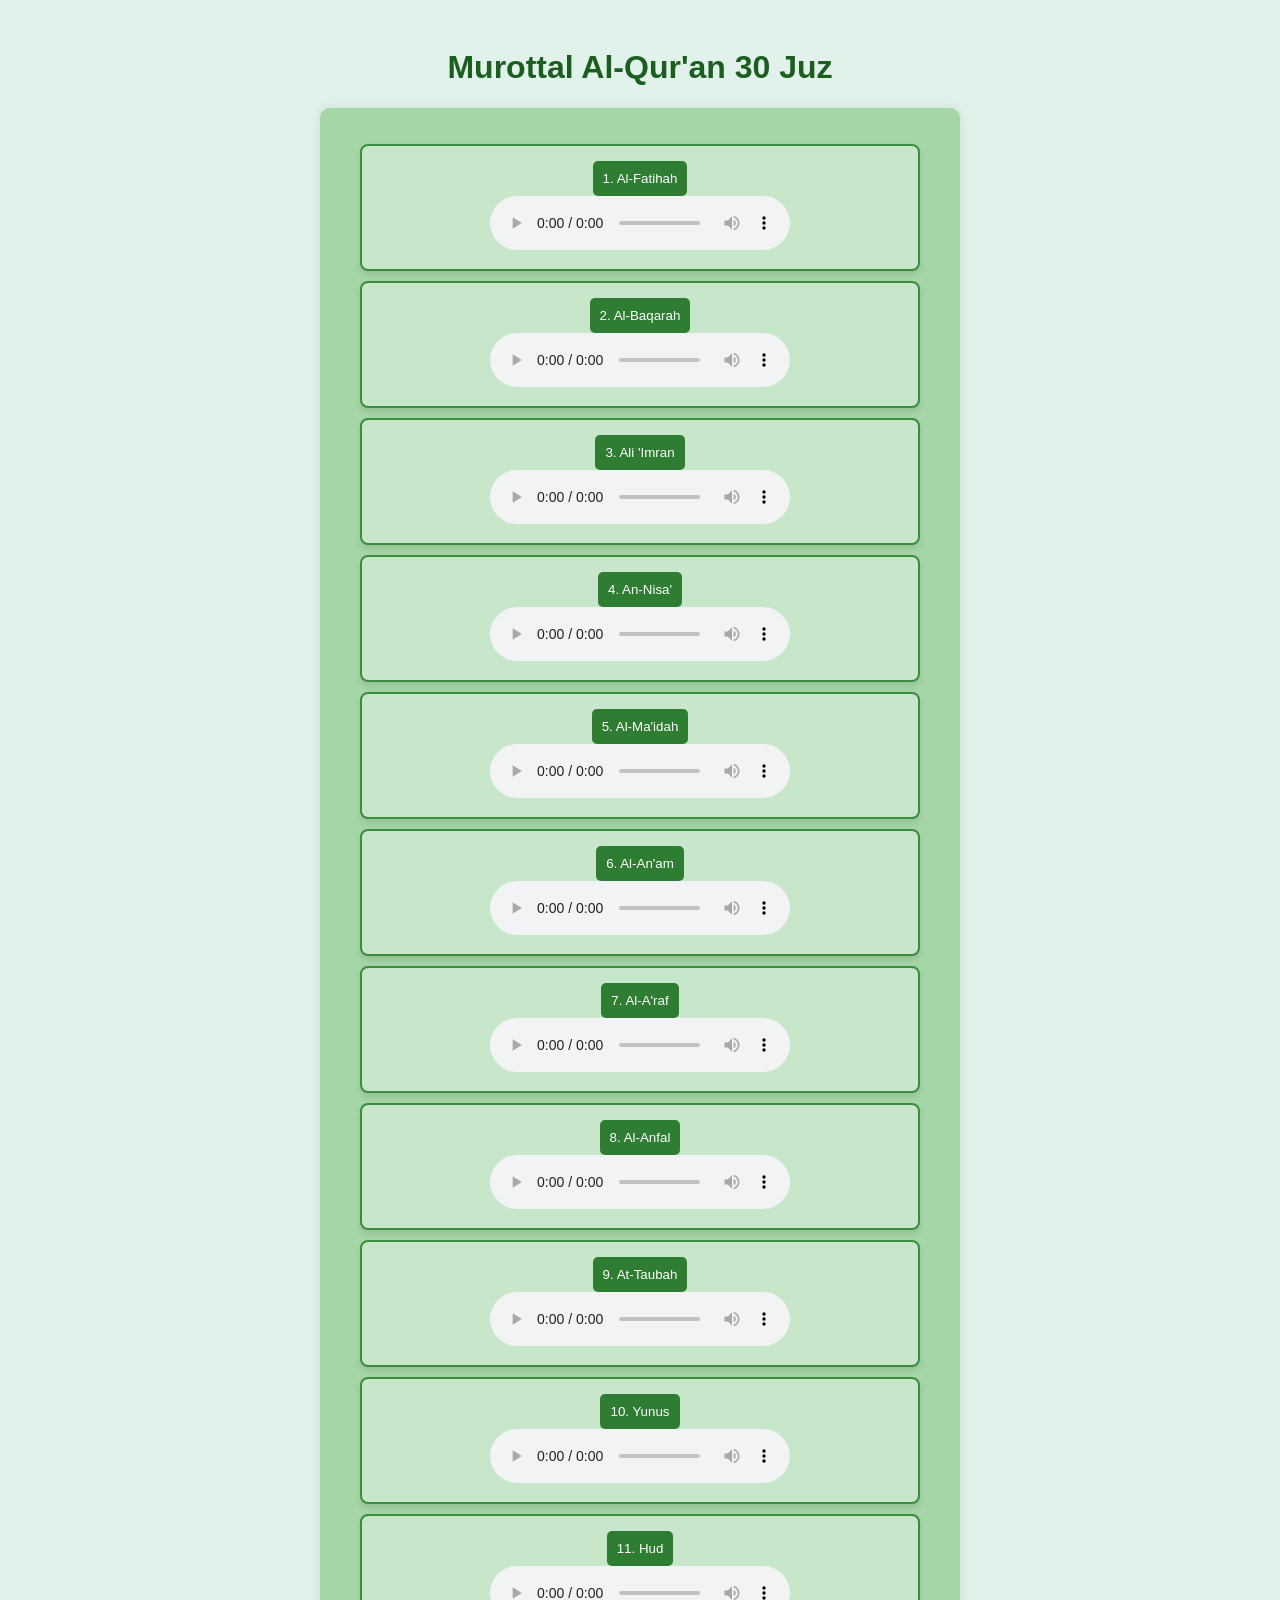
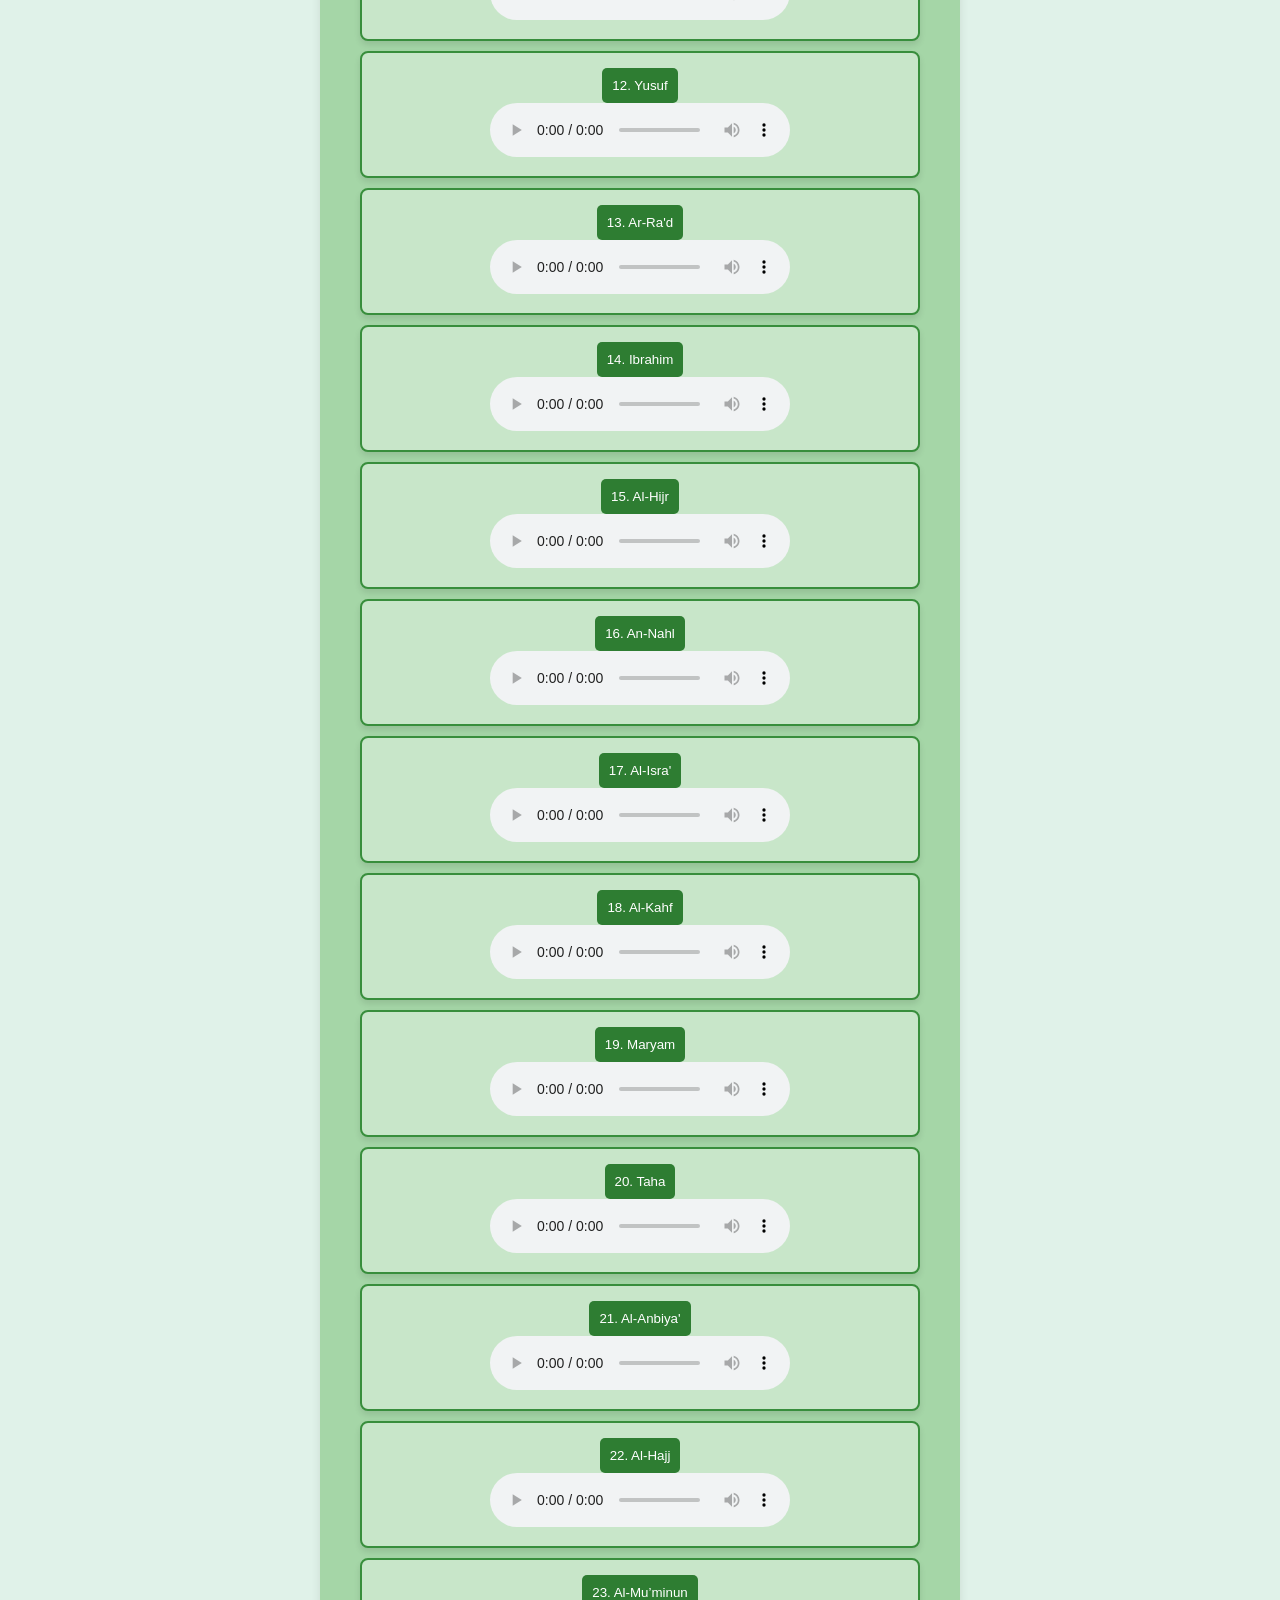
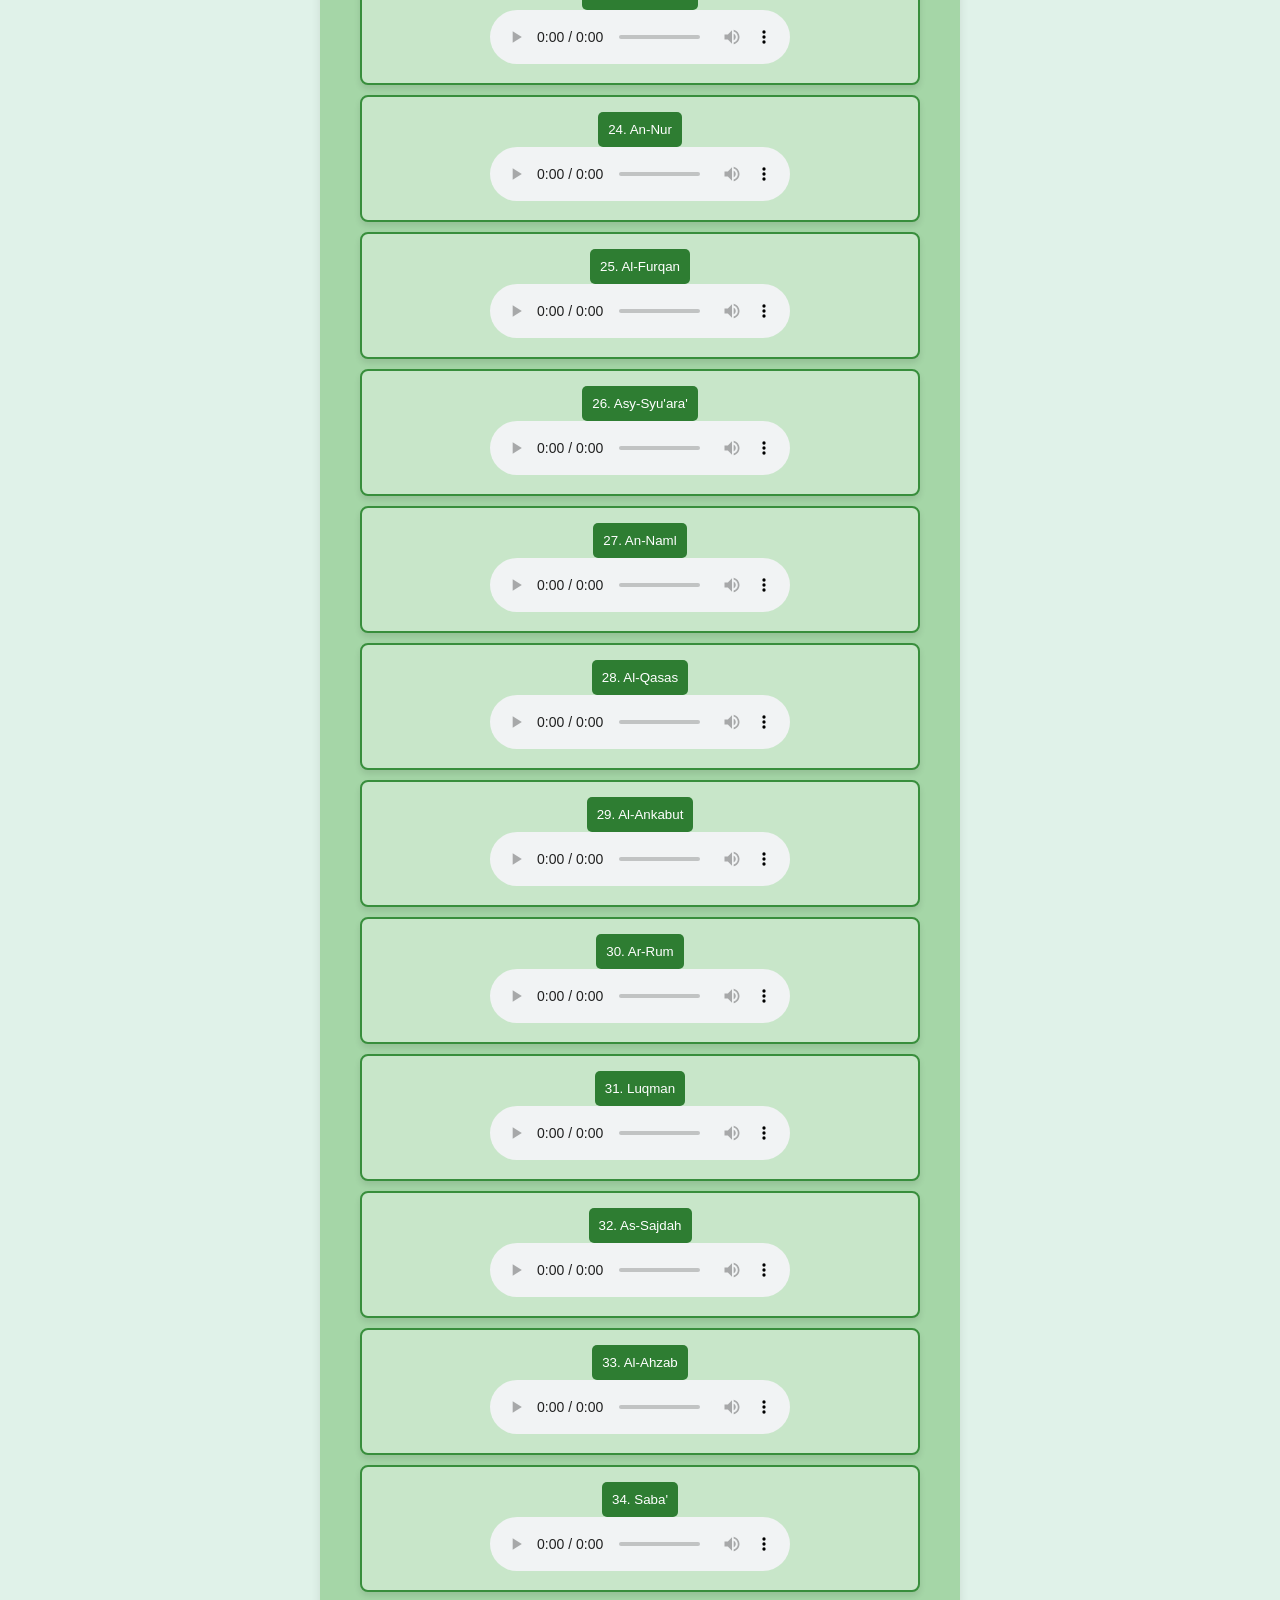
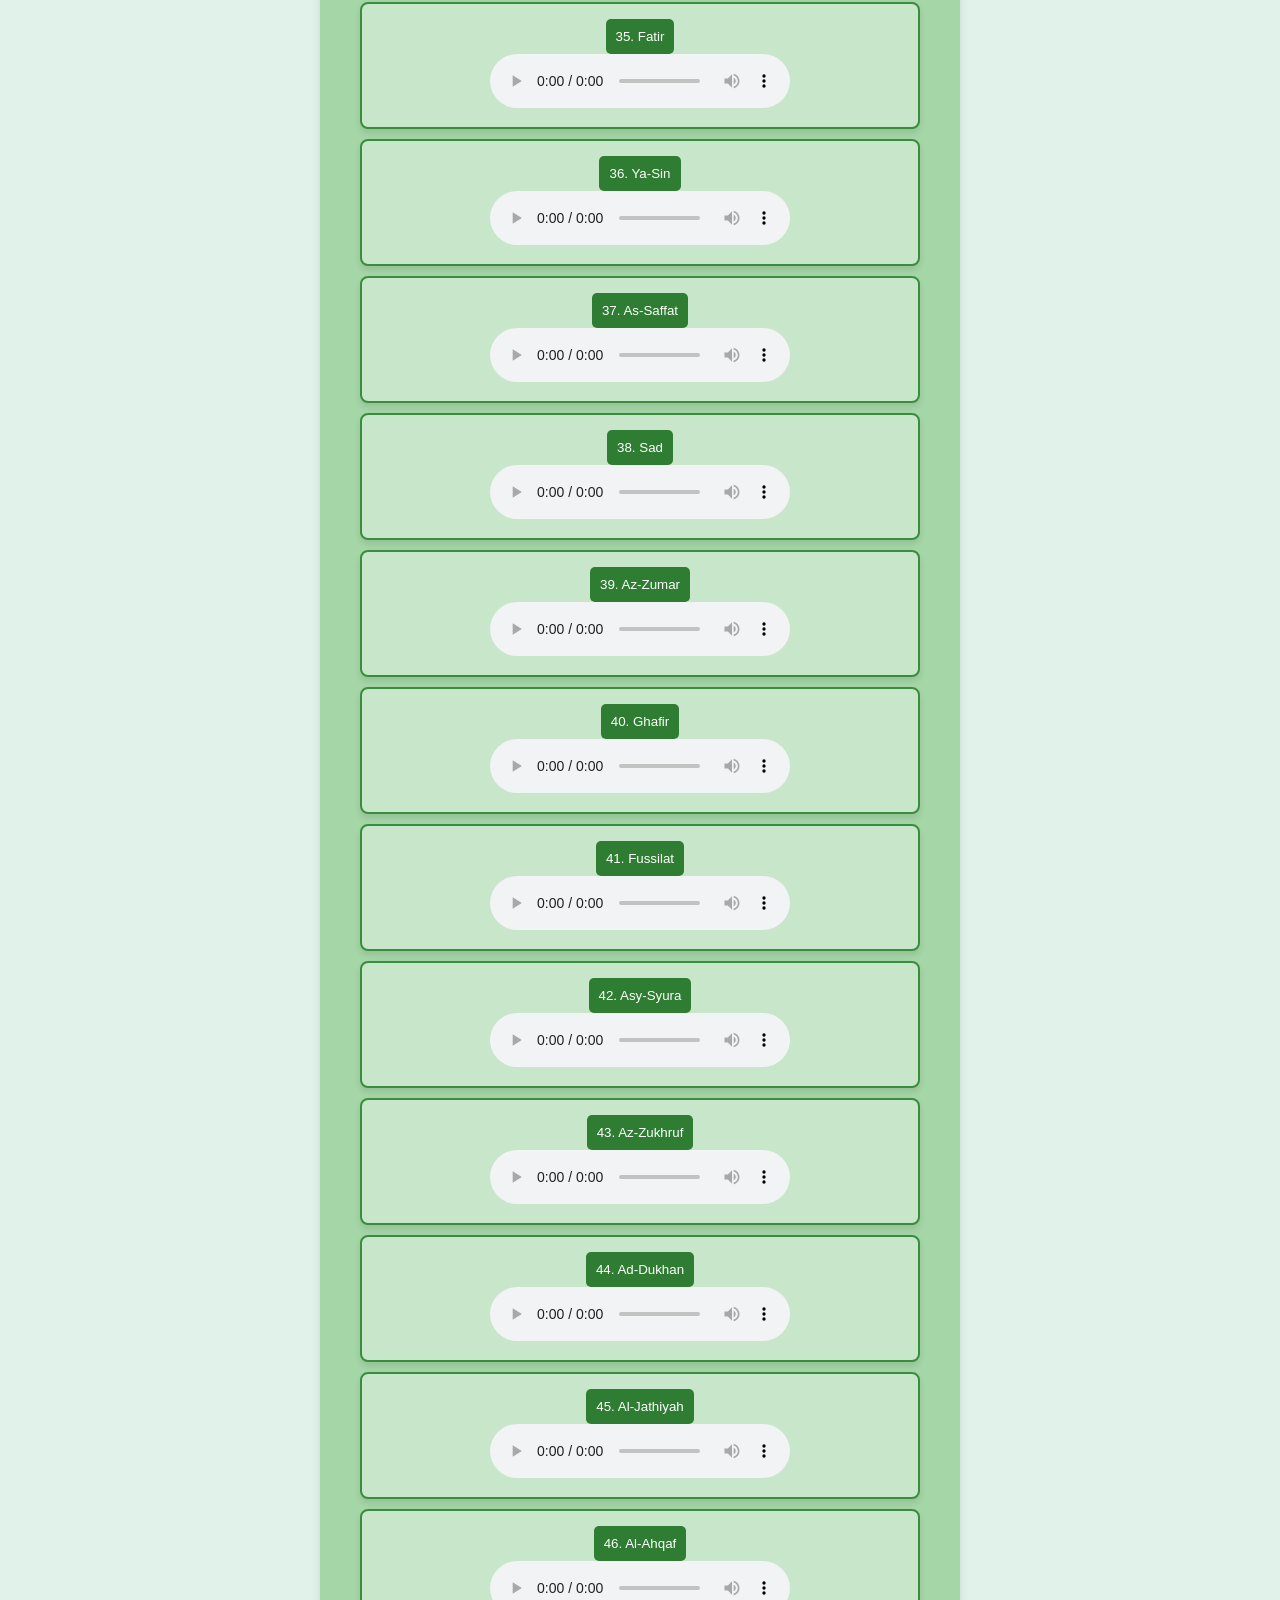
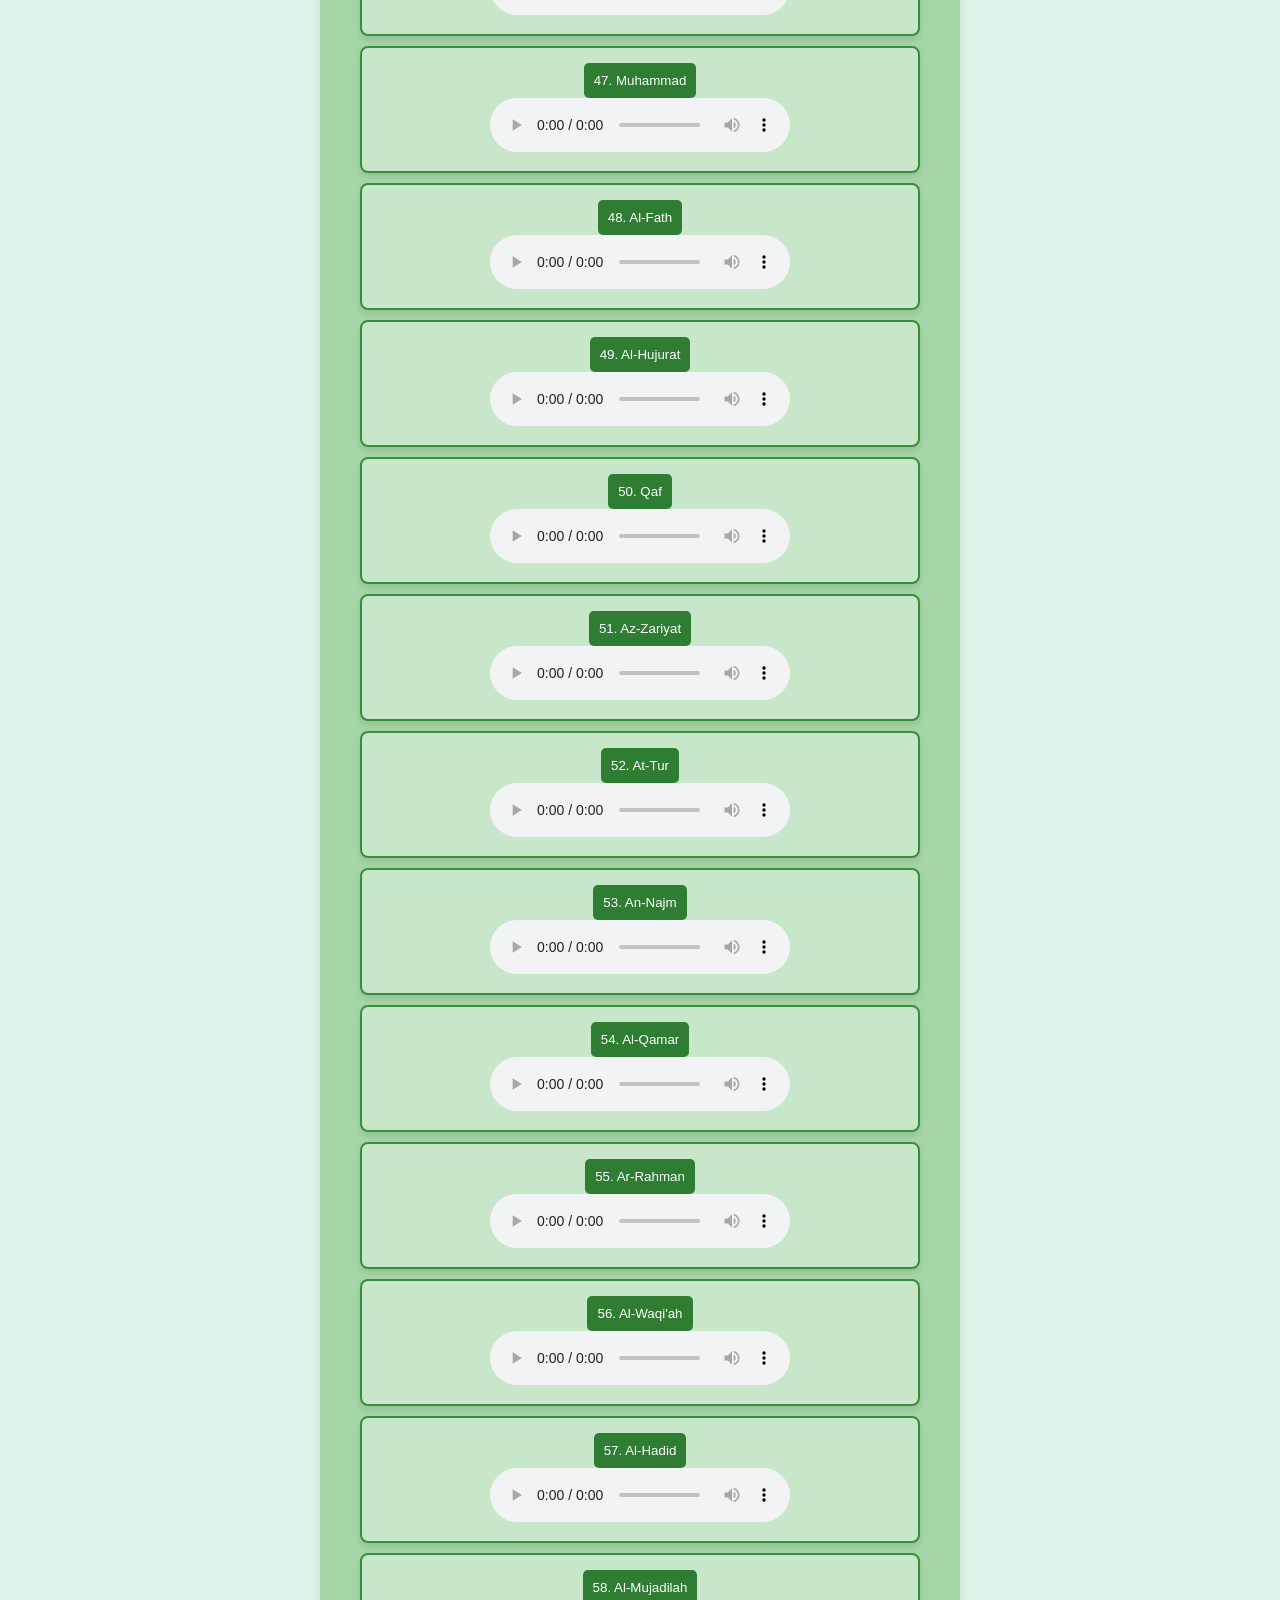
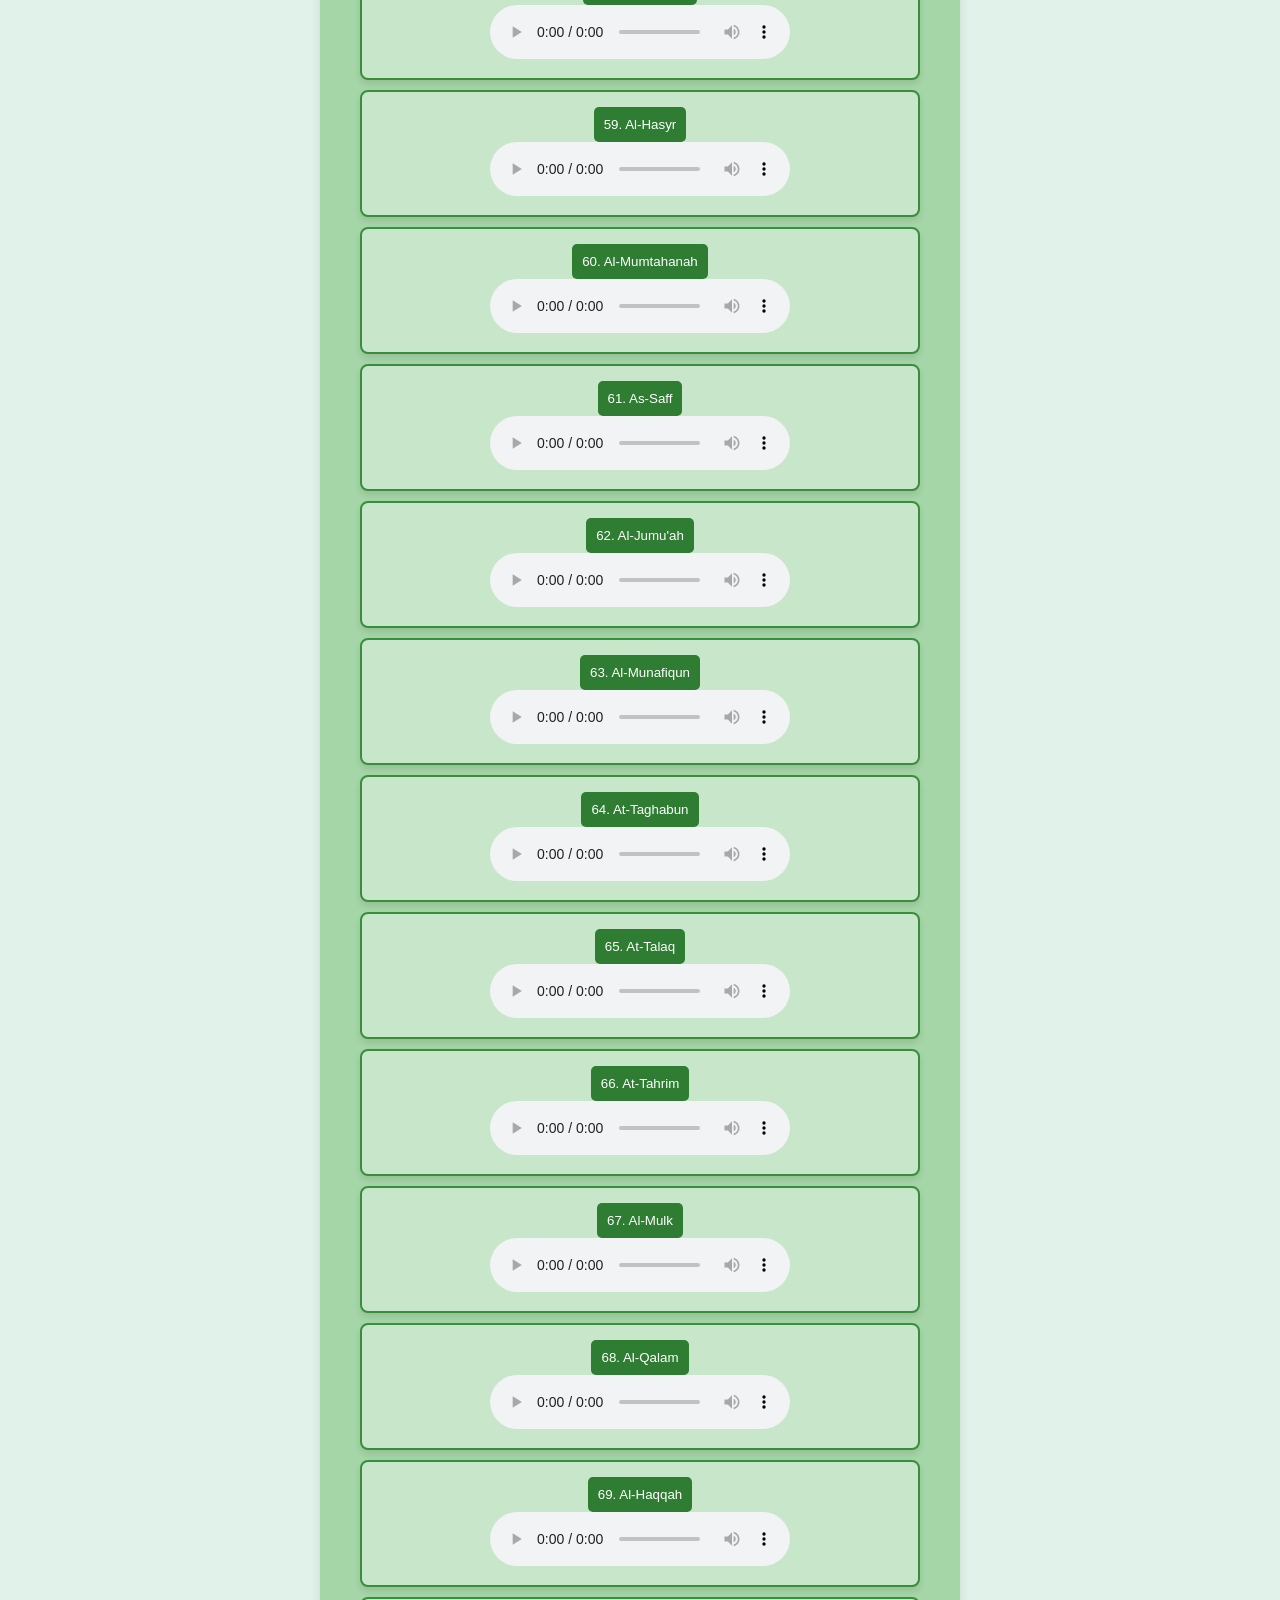
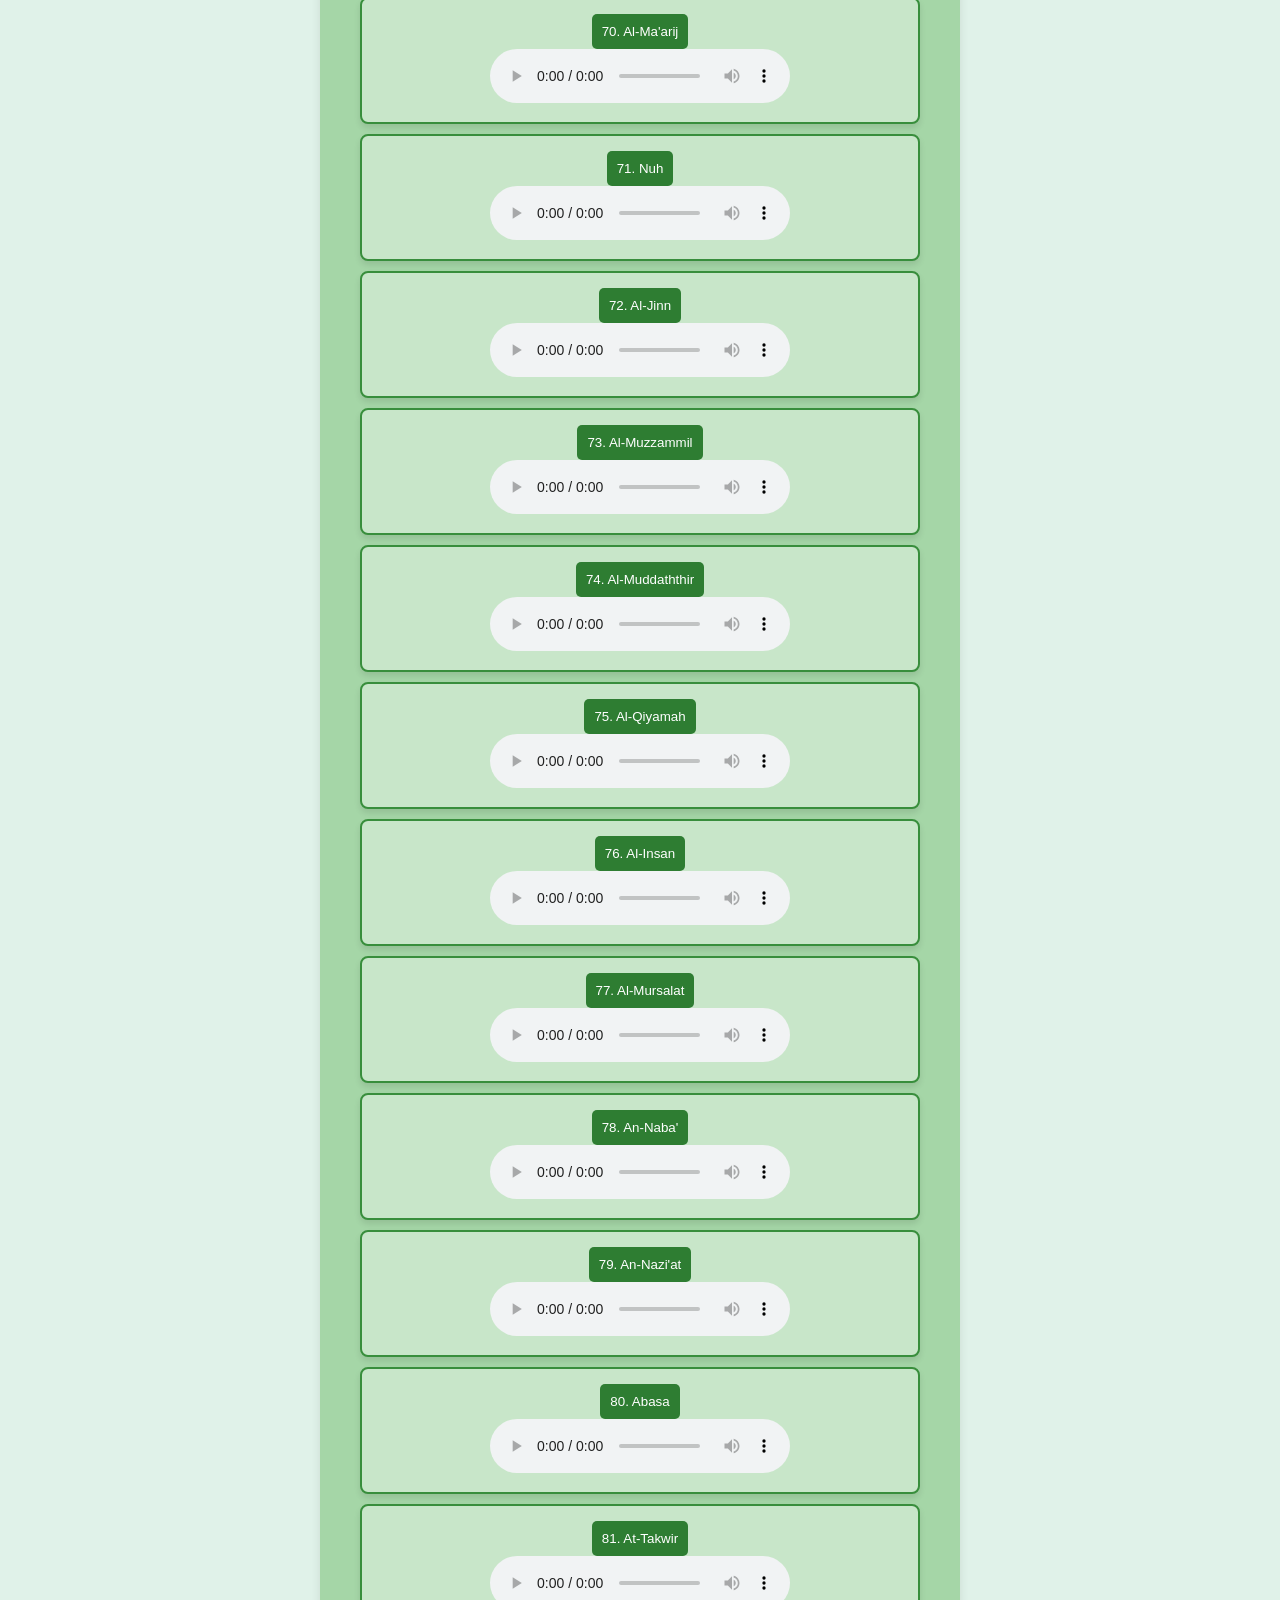
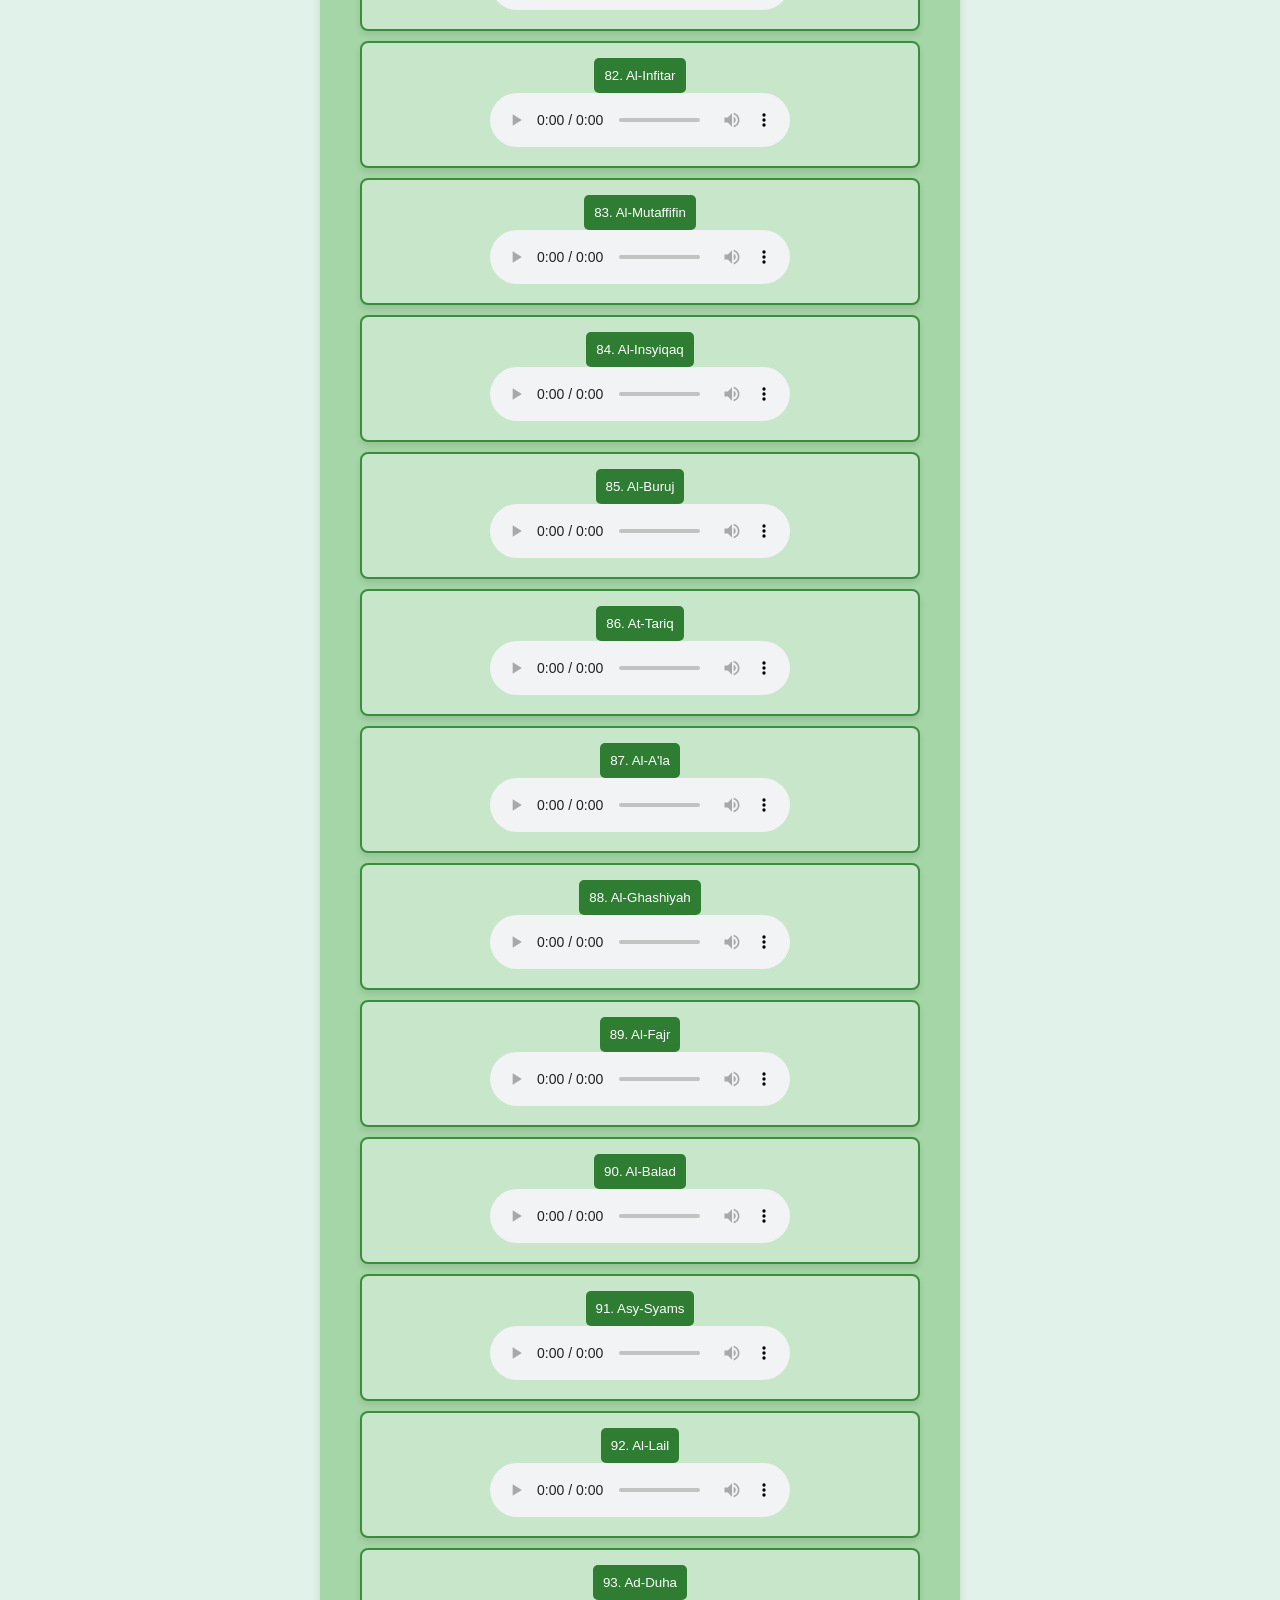
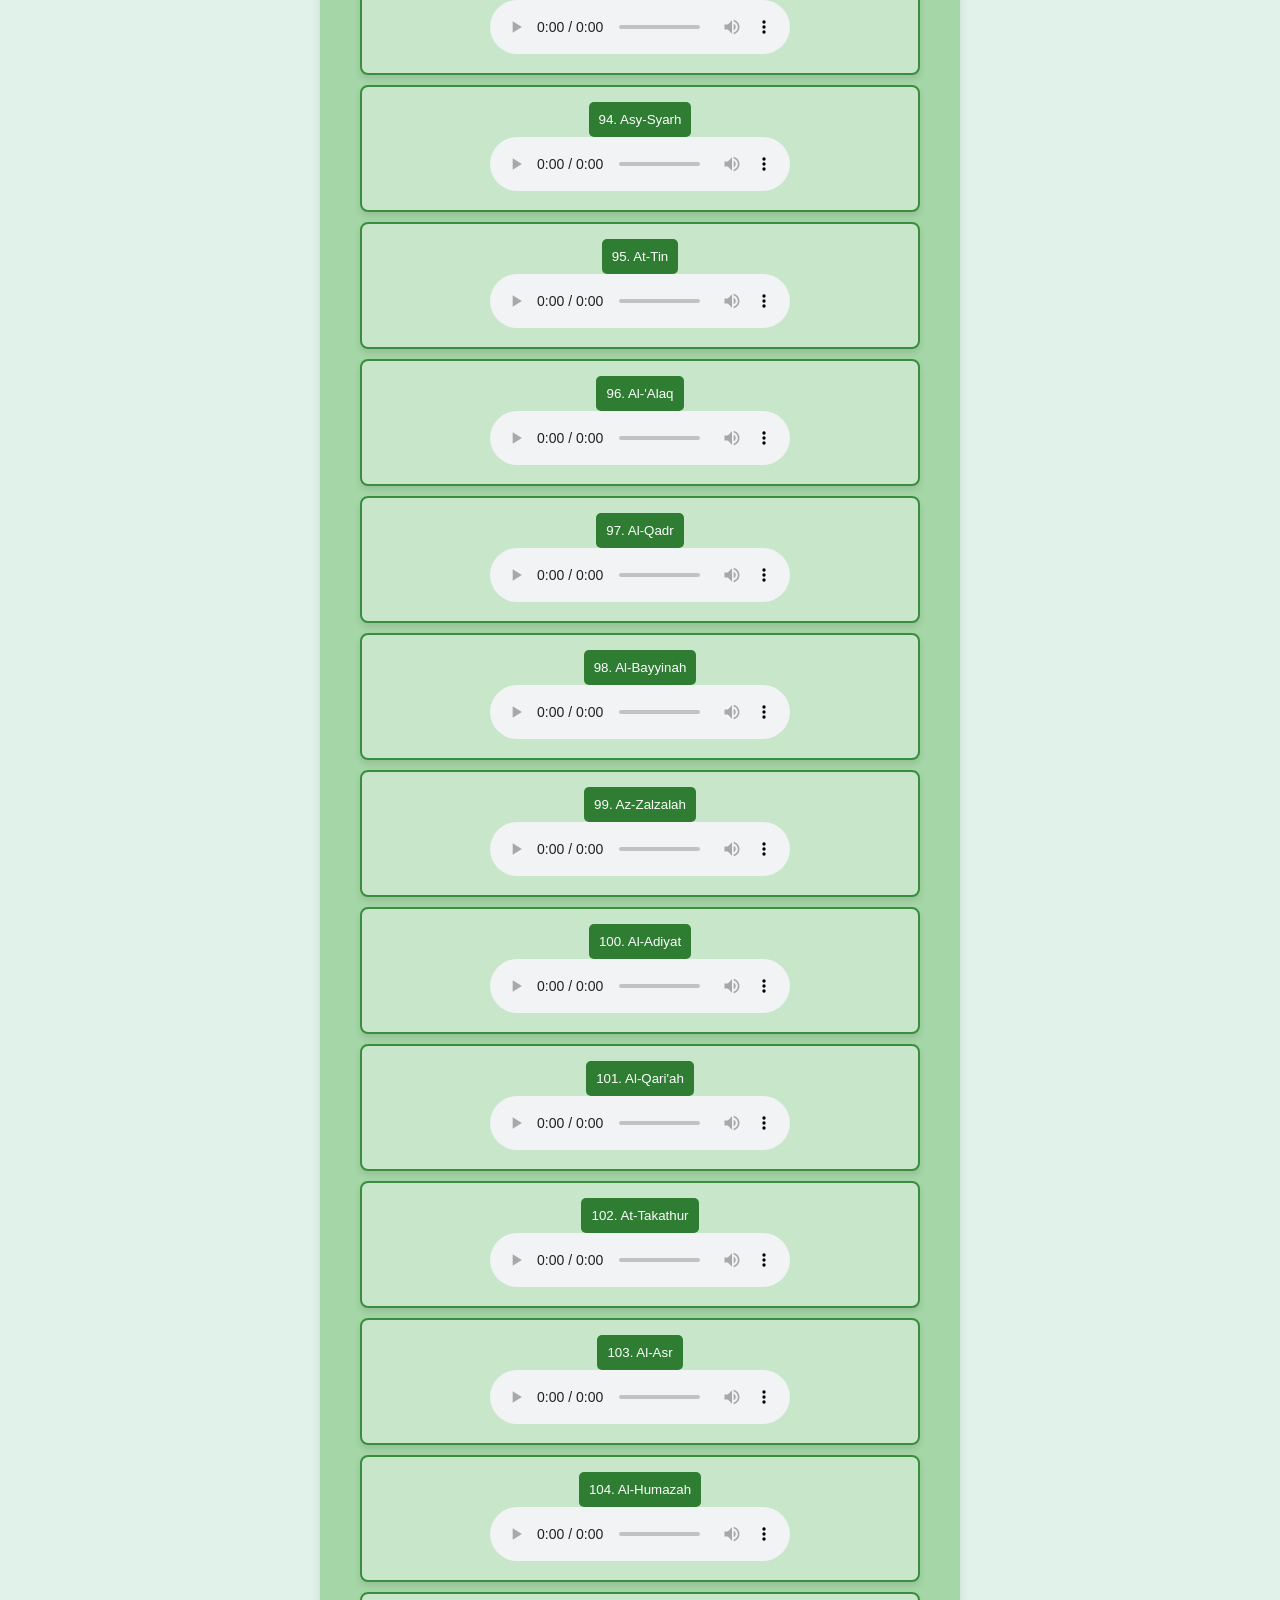
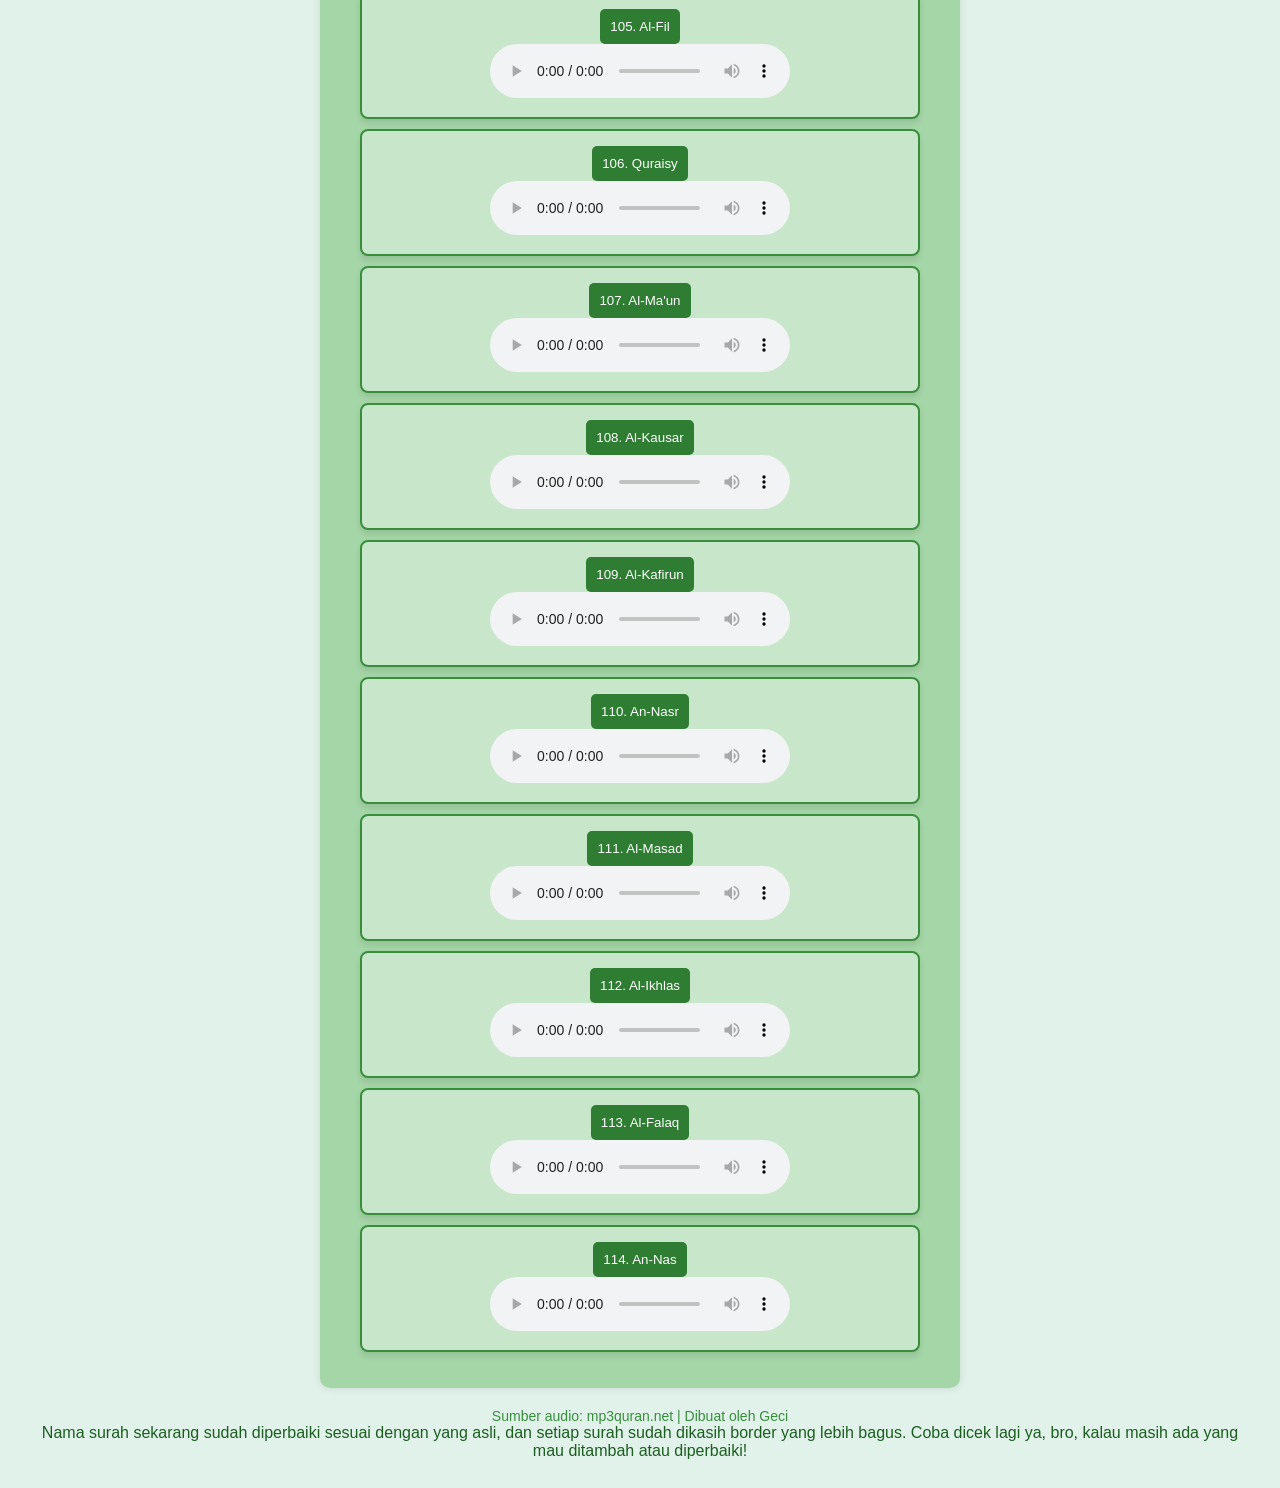
==== index.html @ 0f75d2a5 "index.html" ====
<!DOCTYPE html>
<html lang="id">
<head>
    <meta charset="UTF-8">
    <meta name="viewport" content="width=device-width, initial-scale=1.0">
    <title>Murottal 30 Juz</title>
    <style>
        body {
            font-family: Arial, sans-serif;
            text-align: center;
            padding: 20px;
            background-color: #e0f2e9;
            color: #1b5e20;
        }
        .container {
            max-width: 600px;
            margin: auto;
            background: #a5d6a7;
            padding: 20px;
            border-radius: 10px;
            box-shadow: 0 0 10px rgba(0, 0, 0, 0.1);
        }
        .surah-list {
            list-style: none;
            padding: 0;
        }
        .surah-list li {
            margin: 10px 20px;
            padding: 15px;
            background: #c8e6c9;
            border-radius: 8px;
            border: 2px solid #388e3c;
            box-shadow: 0 4px 6px rgba(0, 0, 0, 0.1);
        }
        button {
            background: #2e7d32;
            color: white;
            border: none;
            padding: 10px;
            border-radius: 5px;
            cursor: pointer;
        }
        button:hover {
            background: #1b5e20;
        }
        .credit {
            margin-top: 20px;
            font-size: 14px;
            color: #388e3c;
        }
    </style>
</head>
<body>
    <h1>Murottal Al-Qur'an 30 Juz</h1>
    <div class="container">
        <ul class="surah-list" id="surahList"></ul>
    </div>
    
    <div class="credit">Sumber audio: mp3quran.net | Dibuat oleh Geci</div>
    
    <script>
        const surahList = document.getElementById("surahList");
        const surahNames = [
            "Al-Fatihah", "Al-Baqarah", "Ali 'Imran", "An-Nisa'", "Al-Ma'idah", "Al-An'am", "Al-A'raf", "Al-Anfal", "At-Taubah", "Yunus",
            "Hud", "Yusuf", "Ar-Ra'd", "Ibrahim", "Al-Hijr", "An-Nahl", "Al-Isra'", "Al-Kahf", "Maryam", "Taha",
            "Al-Anbiya'", "Al-Hajj", "Al-Mu’minun", "An-Nur", "Al-Furqan", "Asy-Syu'ara'", "An-Naml", "Al-Qasas", "Al-Ankabut", "Ar-Rum",
            "Luqman", "As-Sajdah", "Al-Ahzab", "Saba'", "Fatir", "Ya-Sin", "As-Saffat", "Sad", "Az-Zumar", "Ghafir",
            "Fussilat", "Asy-Syura", "Az-Zukhruf", "Ad-Dukhan", "Al-Jathiyah", "Al-Ahqaf", "Muhammad", "Al-Fath", "Al-Hujurat", "Qaf",
            "Az-Zariyat", "At-Tur", "An-Najm", "Al-Qamar", "Ar-Rahman", "Al-Waqi'ah", "Al-Hadid", "Al-Mujadilah", "Al-Hasyr", "Al-Mumtahanah",
            "As-Saff", "Al-Jumu'ah", "Al-Munafiqun", "At-Taghabun", "At-Talaq", "At-Tahrim", "Al-Mulk", "Al-Qalam", "Al-Haqqah", "Al-Ma'arij",
            "Nuh", "Al-Jinn", "Al-Muzzammil", "Al-Muddaththir", "Al-Qiyamah", "Al-Insan", "Al-Mursalat", "An-Naba'", "An-Nazi'at", "Abasa",
            "At-Takwir", "Al-Infitar", "Al-Mutaffifin", "Al-Insyiqaq", "Al-Buruj", "At-Tariq", "Al-A'la", "Al-Ghashiyah", "Al-Fajr", "Al-Balad",
            "Asy-Syams", "Al-Lail", "Ad-Duha", "Asy-Syarh", "At-Tin", "Al-'Alaq", "Al-Qadr", "Al-Bayyinah", "Az-Zalzalah", "Al-Adiyat",
            "Al-Qari'ah", "At-Takathur", "Al-Asr", "Al-Humazah", "Al-Fil", "Quraisy", "Al-Ma'un", "Al-Kausar", "Al-Kafirun", "An-Nasr",
            "Al-Masad", "Al-Ikhlas", "Al-Falaq", "An-Nas"
        ];
        
        for (let i = 0; i < 114; i++) {
            let surahNumber = (i + 1).toString().padStart(3, '0');
            let li = document.createElement("li");
            let button = document.createElement("button");
            let audio = document.createElement("audio");
            
            button.textContent = `${i + 1}. ${surahNames[i]}`;
            button.onclick = () => { audio.src = `https://server8.mp3quran.net/afs/${surahNumber}.mp3`; audio.play(); };
            
            audio.controls = true;
            audio.src = `https://server8.mp3quran.net/afs/${surahNumber}.mp3`;
            
            li.appendChild(button);
            li.appendChild(document.createElement("br"));
            li.appendChild(audio);
            surahList.appendChild(li);
        }
    </script>
</body>
</html>


Nama surah sekarang sudah diperbaiki sesuai dengan yang asli, dan setiap surah sudah dikasih border yang lebih bagus. Coba dicek lagi ya, bro, kalau masih ada yang mau ditambah atau diperbaiki!
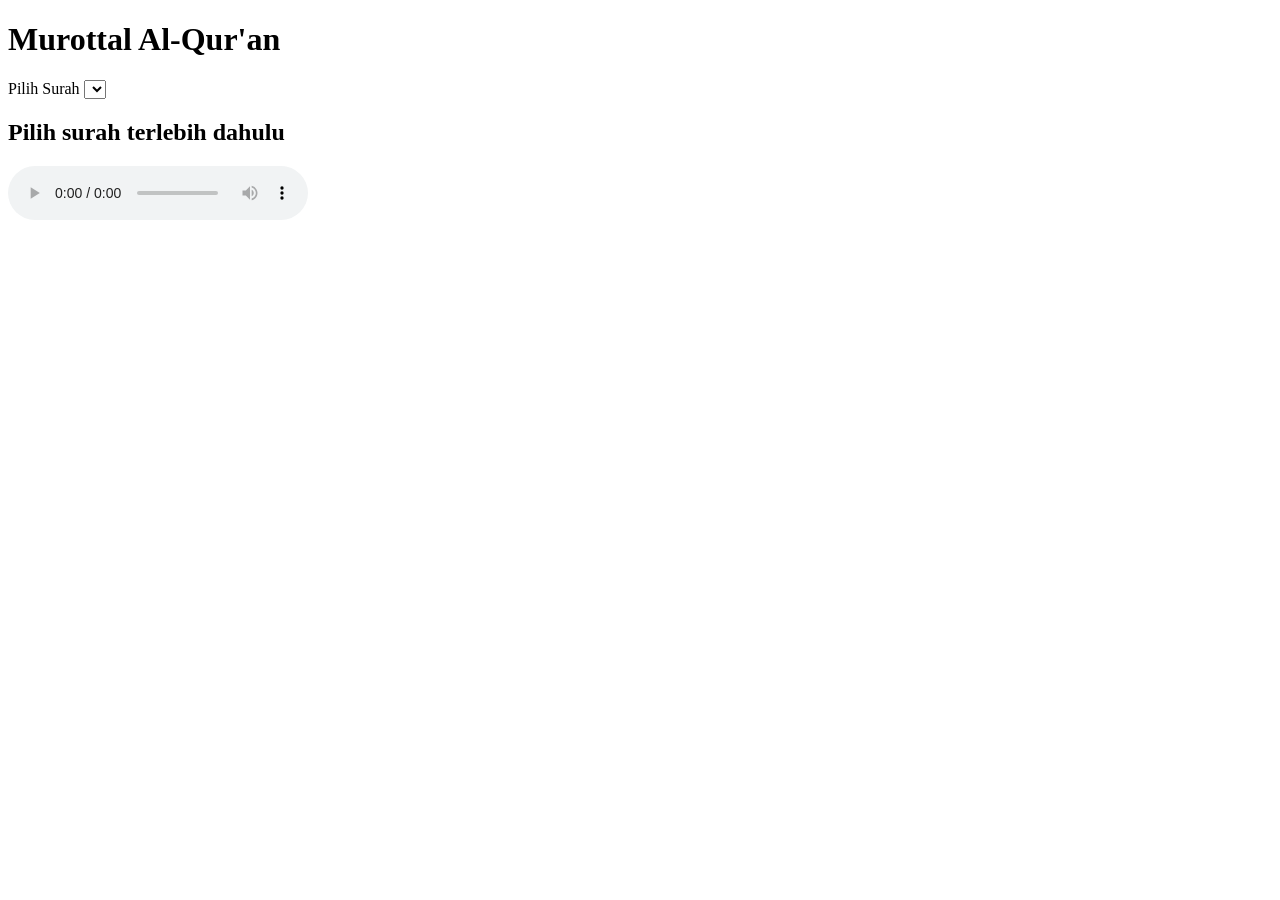
==== commit 26e13801: "Update index.html" ====
--- a/index.html
+++ b/index.html
@@ -4,98 +4,23 @@
     <meta charset="UTF-8">
     <meta name="viewport" content="width=device-width, initial-scale=1.0">
     <title>Murottal 30 Juz</title>
-    <style>
-        body {
-            font-family: Arial, sans-serif;
-            text-align: center;
-            padding: 20px;
-            background-color: #e0f2e9;
-            color: #1b5e20;
-        }
-        .container {
-            max-width: 600px;
-            margin: auto;
-            background: #a5d6a7;
-            padding: 20px;
-            border-radius: 10px;
-            box-shadow: 0 0 10px rgba(0, 0, 0, 0.1);
-        }
-        .surah-list {
-            list-style: none;
-            padding: 0;
-        }
-        .surah-list li {
-            margin: 10px 20px;
-            padding: 15px;
-            background: #c8e6c9;
-            border-radius: 8px;
-            border: 2px solid #388e3c;
-            box-shadow: 0 4px 6px rgba(0, 0, 0, 0.1);
-        }
-        button {
-            background: #2e7d32;
-            color: white;
-            border: none;
-            padding: 10px;
-            border-radius: 5px;
-            cursor: pointer;
-        }
-        button:hover {
-            background: #1b5e20;
-        }
-        .credit {
-            margin-top: 20px;
-            font-size: 14px;
-            color: #388e3c;
-        }
-    </style>
+    <link rel="stylesheet" href="style.css">
 </head>
 <body>
-    <h1>Murottal Al-Qur'an 30 Juz</h1>
-    <div class="container">
-        <ul class="surah-list" id="surahList"></ul>
+
+    <h1 class="title">Murottal Al-Qur'an</h1>
+
+    <div class="card">
+        <label for="surahSelect">Pilih Surah</label>
+        <select id="surahSelect"></select>
     </div>
-    
-    <div class="credit">Sumber audio: mp3quran.net | Dibuat oleh Geci</div>
-    
-    <script>
-        const surahList = document.getElementById("surahList");
-        const surahNames = [
-            "Al-Fatihah", "Al-Baqarah", "Ali 'Imran", "An-Nisa'", "Al-Ma'idah", "Al-An'am", "Al-A'raf", "Al-Anfal", "At-Taubah", "Yunus",
-            "Hud", "Yusuf", "Ar-Ra'd", "Ibrahim", "Al-Hijr", "An-Nahl", "Al-Isra'", "Al-Kahf", "Maryam", "Taha",
-            "Al-Anbiya'", "Al-Hajj", "Al-Mu’minun", "An-Nur", "Al-Furqan", "Asy-Syu'ara'", "An-Naml", "Al-Qasas", "Al-Ankabut", "Ar-Rum",
-            "Luqman", "As-Sajdah", "Al-Ahzab", "Saba'", "Fatir", "Ya-Sin", "As-Saffat", "Sad", "Az-Zumar", "Ghafir",
-            "Fussilat", "Asy-Syura", "Az-Zukhruf", "Ad-Dukhan", "Al-Jathiyah", "Al-Ahqaf", "Muhammad", "Al-Fath", "Al-Hujurat", "Qaf",
-            "Az-Zariyat", "At-Tur", "An-Najm", "Al-Qamar", "Ar-Rahman", "Al-Waqi'ah", "Al-Hadid", "Al-Mujadilah", "Al-Hasyr", "Al-Mumtahanah",
-            "As-Saff", "Al-Jumu'ah", "Al-Munafiqun", "At-Taghabun", "At-Talaq", "At-Tahrim", "Al-Mulk", "Al-Qalam", "Al-Haqqah", "Al-Ma'arij",
-            "Nuh", "Al-Jinn", "Al-Muzzammil", "Al-Muddaththir", "Al-Qiyamah", "Al-Insan", "Al-Mursalat", "An-Naba'", "An-Nazi'at", "Abasa",
-            "At-Takwir", "Al-Infitar", "Al-Mutaffifin", "Al-Insyiqaq", "Al-Buruj", "At-Tariq", "Al-A'la", "Al-Ghashiyah", "Al-Fajr", "Al-Balad",
-            "Asy-Syams", "Al-Lail", "Ad-Duha", "Asy-Syarh", "At-Tin", "Al-'Alaq", "Al-Qadr", "Al-Bayyinah", "Az-Zalzalah", "Al-Adiyat",
-            "Al-Qari'ah", "At-Takathur", "Al-Asr", "Al-Humazah", "Al-Fil", "Quraisy", "Al-Ma'un", "Al-Kausar", "Al-Kafirun", "An-Nasr",
-            "Al-Masad", "Al-Ikhlas", "Al-Falaq", "An-Nas"
-        ];
-        
-        for (let i = 0; i < 114; i++) {
-            let surahNumber = (i + 1).toString().padStart(3, '0');
-            let li = document.createElement("li");
-            let button = document.createElement("button");
-            let audio = document.createElement("audio");
-            
-            button.textContent = `${i + 1}. ${surahNames[i]}`;
-            button.onclick = () => { audio.src = `https://server8.mp3quran.net/afs/${surahNumber}.mp3`; audio.play(); };
-            
-            audio.controls = true;
-            audio.src = `https://server8.mp3quran.net/afs/${surahNumber}.mp3`;
-            
-            li.appendChild(button);
-            li.appendChild(document.createElement("br"));
-            li.appendChild(audio);
-            surahList.appendChild(li);
-        }
-    </script>
+
+    <div class="surah-player card" id="playerBox">
+        <h2 id="surahTitle">Pilih surah terlebih dahulu</h2>
+        <audio id="audioPlayer" controls></audio>
+    </div>
+
+    <script src="app.js"></script>
+
 </body>
 </html>
-
-
-Nama surah sekarang sudah diperbaiki sesuai dengan yang asli, dan setiap surah sudah dikasih border yang lebih bagus. Coba dicek lagi ya, bro, kalau masih ada yang mau ditambah atau diperbaiki!
-
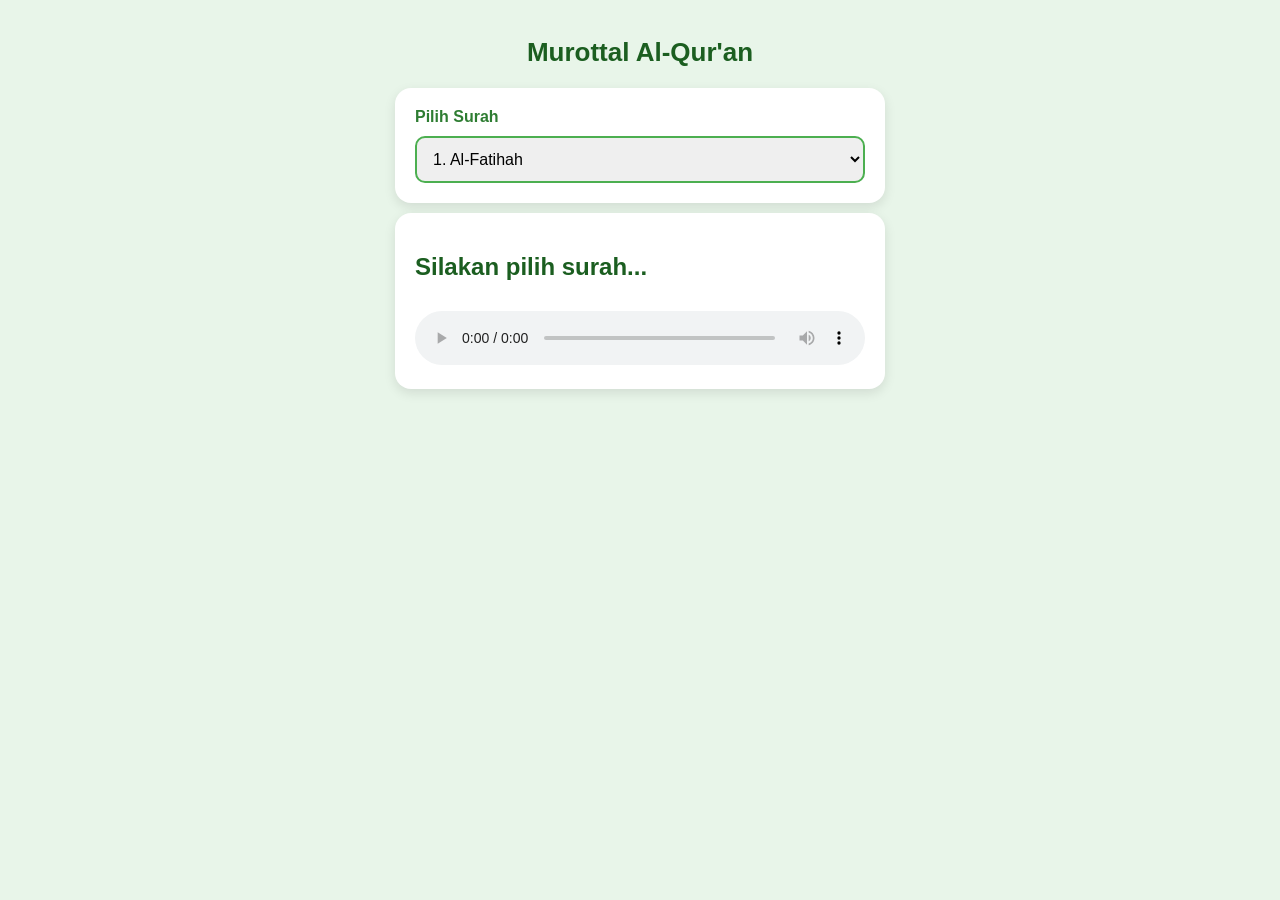
==== commit 9472239f: "Update surah selection and player UI elements" ====
--- a/index.html
+++ b/index.html
@@ -10,17 +10,16 @@
 
     <h1 class="title">Murottal Al-Qur'an</h1>
 
-    <div class="card">
+    <div class="card select-card">
         <label for="surahSelect">Pilih Surah</label>
         <select id="surahSelect"></select>
     </div>
 
-    <div class="surah-player card" id="playerBox">
-        <h2 id="surahTitle">Pilih surah terlebih dahulu</h2>
+    <div class="card player-card">
+        <h2 id="surahTitle">Silakan pilih surah...</h2>
         <audio id="audioPlayer" controls></audio>
     </div>
 
     <script src="app.js"></script>
-
 </body>
 </html>
--- a/style.css
+++ b/style.css
@@ -0,0 +1,51 @@
+body {
+    font-family: 'Arial', sans-serif;
+    background: #e8f5e9;
+    margin: 0;
+    padding: 20px;
+    text-align: center;
+    color: #1b5e20;
+}
+
+.title {
+    font-size: 26px;
+    font-weight: bold;
+    margin-bottom: 20px;
+}
+
+.card {
+    background: #ffffff;
+    padding: 20px;
+    margin: 10px auto;
+    width: 90%;
+    max-width: 450px;
+    border-radius: 16px;
+    box-shadow: 0 4px 12px rgba(0,0,0,0.1);
+    text-align: left;
+}
+
+label {
+    font-weight: bold;
+    color: #2e7d32;
+}
+
+select {
+    width: 100%;
+    padding: 12px;
+    margin-top: 10px;
+    border-radius: 10px;
+    border: 2px solid #4caf50;
+    font-size: 16px;
+    outline: none;
+}
+
+.surah-player h2 {
+    color: #2e7d32;
+    margin-bottom: 15px;
+    text-align: center;
+}
+
+audio {
+    width: 100%;
+    margin-top: 10px;
+}
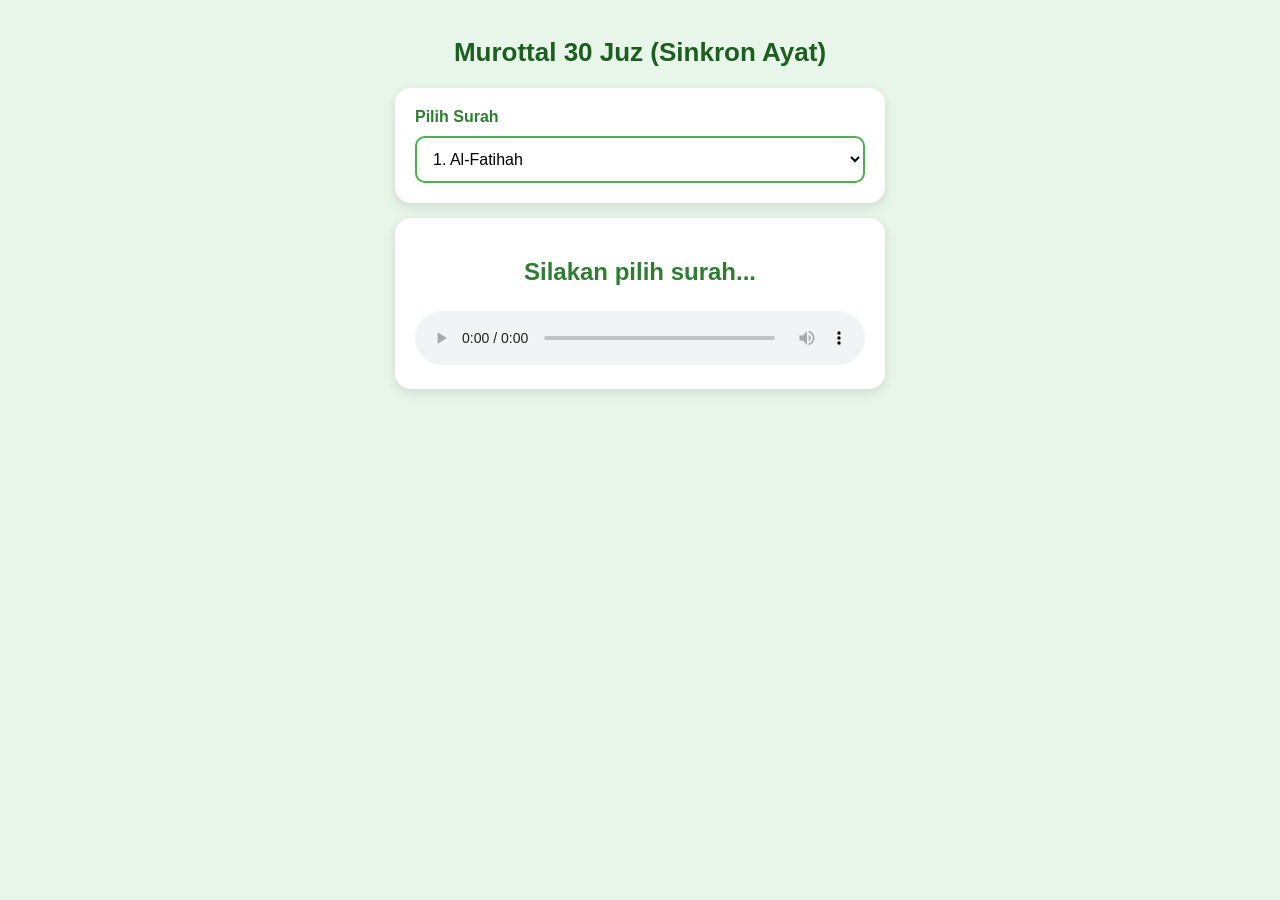
==== commit 1db6edef: "Update title and headings in index.html" ====
--- a/index.html
+++ b/index.html
@@ -3,23 +3,27 @@
 <head>
     <meta charset="UTF-8">
     <meta name="viewport" content="width=device-width, initial-scale=1.0">
-    <title>Murottal 30 Juz</title>
+    <title>Murottal Sinkron Ayat</title>
     <link rel="stylesheet" href="style.css">
 </head>
 <body>
 
-    <h1 class="title">Murottal Al-Qur'an</h1>
+<h1 class="title">Murottal 30 Juz (Sinkron Ayat)</h1>
 
-    <div class="card select-card">
-        <label for="surahSelect">Pilih Surah</label>
-        <select id="surahSelect"></select>
+<div class="card select-card">
+    <label for="surahSelect">Pilih Surah</label>
+    <select id="surahSelect"></select>
+</div>
+
+<div class="card player-card">
+    <h2 id="surahTitle">Silakan pilih surah...</h2>
+    <audio id="audioPlayer" controls></audio>
+
+    <div id="ayatContainer" class="ayat-container">
+        <!-- Ayat muncul di sini -->
     </div>
+</div>
 
-    <div class="card player-card">
-        <h2 id="surahTitle">Silakan pilih surah...</h2>
-        <audio id="audioPlayer" controls></audio>
-    </div>
-
-    <script src="app.js"></script>
+<script src="app.js"></script>
 </body>
 </html>
--- a/style.css
+++ b/style.css
@@ -1,5 +1,5 @@
 body {
-    font-family: 'Arial', sans-serif;
+    font-family: Arial, sans-serif;
     background: #e8f5e9;
     margin: 0;
     padding: 20px;
@@ -16,19 +16,21 @@
 .card {
     background: #ffffff;
     padding: 20px;
-    margin: 10px auto;
-    width: 90%;
+    margin: 15px auto;
+    width: 92%;
     max-width: 450px;
     border-radius: 16px;
     box-shadow: 0 4px 12px rgba(0,0,0,0.1);
     text-align: left;
 }
 
+/* Label */
 label {
     font-weight: bold;
     color: #2e7d32;
 }
 
+/* Select dropdown */
 select {
     width: 100%;
     padding: 12px;
@@ -36,13 +38,19 @@
     border-radius: 10px;
     border: 2px solid #4caf50;
     font-size: 16px;
+    background: #ffffff;
     outline: none;
+
+    /* FIX supaya bisa diklik di Android */
+    position: relative;
+    z-index: 100;
+    pointer-events: auto;
 }
 
-.surah-player h2 {
+.player-card h2 {
+    text-align: center;
     color: #2e7d32;
     margin-bottom: 15px;
-    text-align: center;
 }
 
 audio {
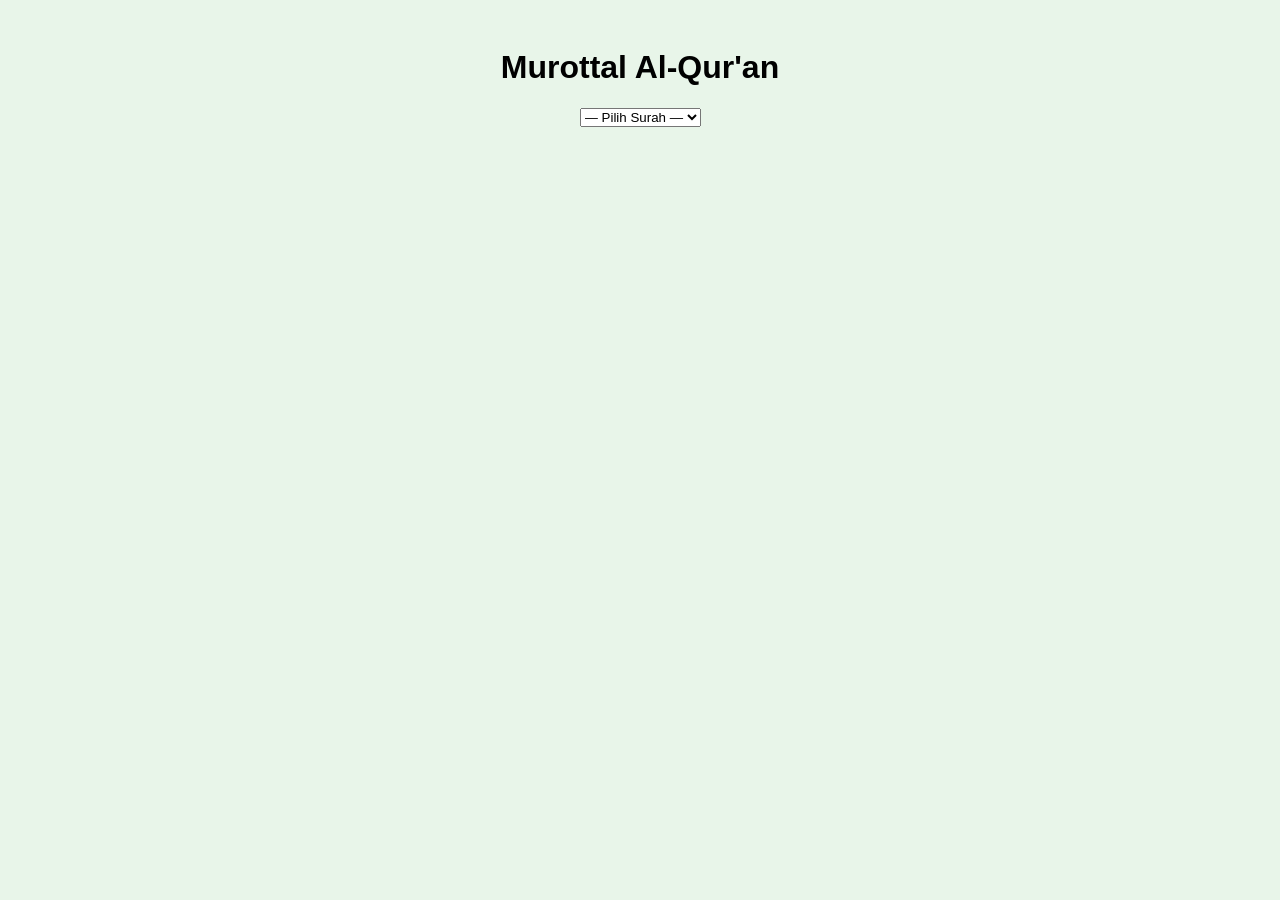
==== commit 2588a621: "Update title and structure in index.html" ====
--- a/index.html
+++ b/index.html
@@ -3,25 +3,28 @@
 <head>
     <meta charset="UTF-8">
     <meta name="viewport" content="width=device-width, initial-scale=1.0">
-    <title>Murottal Sinkron Ayat</title>
+    <title>Murottal Al-Qur'an</title>
     <link rel="stylesheet" href="style.css">
 </head>
 <body>
 
-<h1 class="title">Murottal 30 Juz (Sinkron Ayat)</h1>
+<div class="app">
 
-<div class="card select-card">
-    <label for="surahSelect">Pilih Surah</label>
-    <select id="surahSelect"></select>
-</div>
+    <h1>Murottal Al-Qur'an</h1>
 
-<div class="card player-card">
-    <h2 id="surahTitle">Silakan pilih surah...</h2>
-    <audio id="audioPlayer" controls></audio>
+    <div class="selector-box">
+        <select id="surahSelect">
+            <option value="">— Pilih Surah —</option>
+        </select>
+    </div>
 
-    <div id="ayatContainer" class="ayat-container">
-        <!-- Ayat muncul di sini -->
+    <div class="audio-card" id="playerBox" style="display:none;">
+        <div class="surah-title" id="surahTitle"></div>
+        <audio id="audioPlayer" controls></audio>
+
+        <div id="ayatBox"></div>
     </div>
+
 </div>
 
 <script src="app.js"></script>
--- a/style.css
+++ b/style.css
@@ -1,59 +1,38 @@
 body {
     font-family: Arial, sans-serif;
     background: #e8f5e9;
-    margin: 0;
     padding: 20px;
     text-align: center;
-    color: #1b5e20;
-}
-
-.title {
-    font-size: 26px;
-    font-weight: bold;
-    margin-bottom: 20px;
 }
 
 .card {
-    background: #ffffff;
+    background: #fff;
     padding: 20px;
     margin: 15px auto;
     width: 92%;
-    max-width: 450px;
+    max-width: 480px;
     border-radius: 16px;
     box-shadow: 0 4px 12px rgba(0,0,0,0.1);
-    text-align: left;
 }
 
-/* Label */
-label {
-    font-weight: bold;
-    color: #2e7d32;
+.ayat-container {
+    margin-top: 20px;
+    max-height: 60vh;
+    overflow-y: auto;
+    padding-right: 10px;
 }
 
-/* Select dropdown */
-select {
-    width: 100%;
-    padding: 12px;
-    margin-top: 10px;
-    border-radius: 10px;
-    border: 2px solid #4caf50;
-    font-size: 16px;
-    background: #ffffff;
-    outline: none;
-
-    /* FIX supaya bisa diklik di Android */
-    position: relative;
-    z-index: 100;
-    pointer-events: auto;
+.ayah {
+    padding: 10px;
+    margin-bottom: 6px;
+    line-height: 1.6;
+    border-bottom: 1px solid #c8e6c9;
 }
 
-.player-card h2 {
-    text-align: center;
-    color: #2e7d32;
-    margin-bottom: 15px;
+.ayah.active {
+    background: #c8e6c9;
+    border-radius: 8px;
+    font-weight: bold;
+    color: #1b5e20;
+    scroll-margin-top: 40px;
 }
-
-audio {
-    width: 100%;
-    margin-top: 10px;
-}
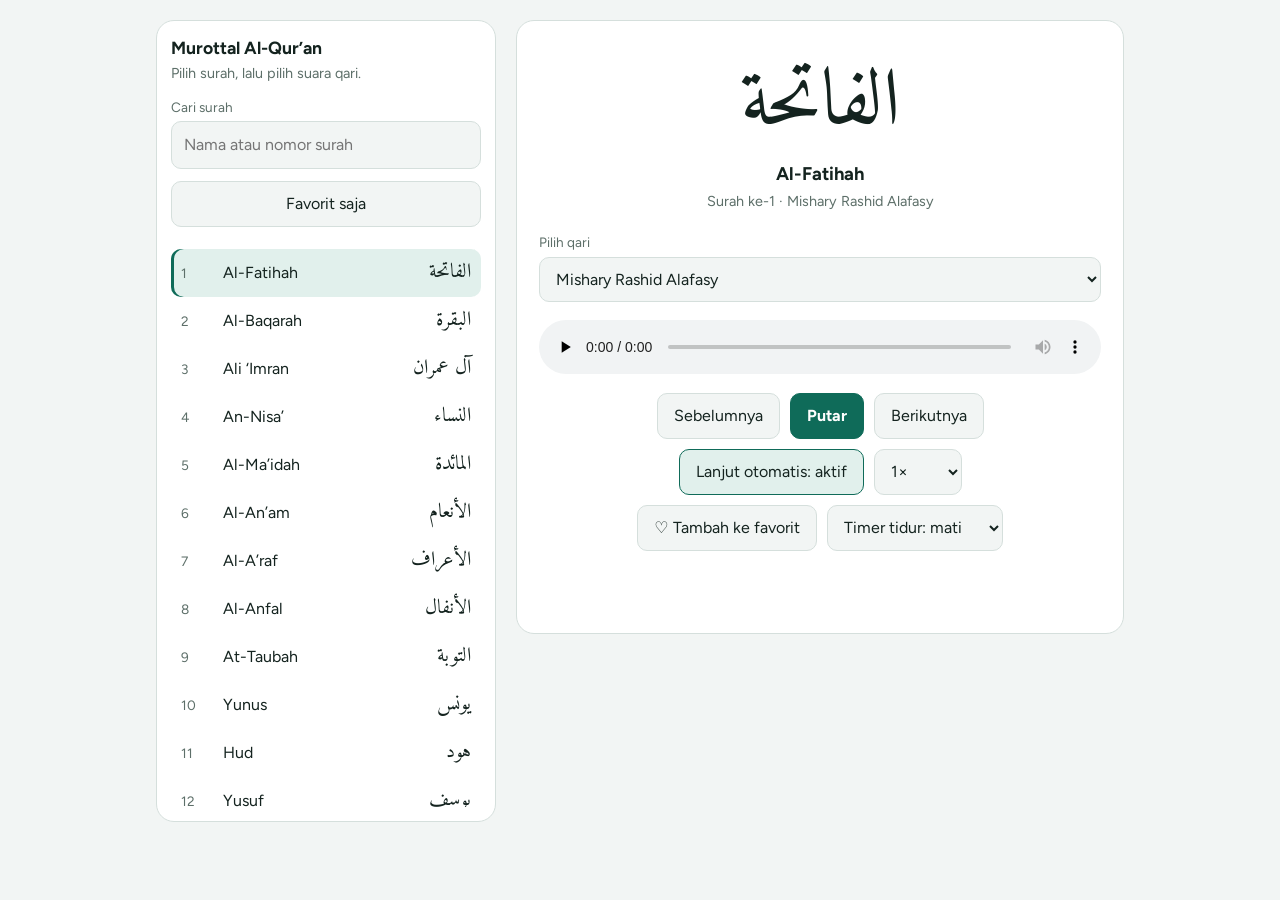
==== commit 14b42963: "Rename Murottal Al-Qur’an.html to index.html" ====
--- a/index.html
+++ b/index.html
@@ -1,32 +1,174 @@
 <!DOCTYPE html>
 <html lang="id">
 <head>
-    <meta charset="UTF-8">
-    <meta name="viewport" content="width=device-width, initial-scale=1.0">
-    <title>Murottal Al-Qur'an</title>
-    <link rel="stylesheet" href="style.css">
+<meta charset="utf-8">
+<meta name="viewport" content="width=device-width, initial-scale=1, viewport-fit=cover">
+<title>Murottal Al-Qur’an</title>
+<link rel="stylesheet" href="https://fonts.googleapis.com/css2?family=Amiri:wght@400;700&family=Figtree:wght@400;500;700&display=swap">
+<style>
+:root{--bg:#f2f5f4;--panel:#fff;--ink:#14231f;--mute:#5d6f69;--line:#d5dfdc;--acc:#0f6b59;--acc-ink:#fff;--sel:#e1f0ec;box-sizing:border-box;padding-top:env(safe-area-inset-top,0px);padding-bottom:env(safe-area-inset-bottom,0px);color-scheme:light}
+@media (prefers-color-scheme:dark){:root:not([data-theme="light"]){--bg:#0e1a1f;--panel:#14252b;--ink:#e6f0ee;--mute:#92a8a3;--line:#243a41;--acc:#7fd6bf;--acc-ink:#0b1c18;--sel:#1b3a3a;color-scheme:dark}}
+:root[data-theme="dark"]{--bg:#0e1a1f;--panel:#14252b;--ink:#e6f0ee;--mute:#92a8a3;--line:#243a41;--acc:#7fd6bf;--acc-ink:#0b1c18;--sel:#1b3a3a;color-scheme:dark}
+*,*::before,*::after{box-sizing:border-box}
+html{scroll-padding-top:env(safe-area-inset-top,0px)}
+body{margin:0;background:var(--bg);color:var(--ink);font:400 16px/1.5 Figtree,system-ui,sans-serif}
+.wrap{max-width:1000px;margin:0 auto;padding:20px 16px 40px;display:grid;gap:20px;grid-template-columns:1fr}
+@media(min-width:820px){.wrap{grid-template-columns:340px 1fr;align-items:start}.player{position:sticky;top:20px;order:2}}
+h1{font-size:1.1rem;margin:0 0 2px;font-weight:700}
+.sub{color:var(--mute);font-size:.9rem;margin:0}
+.player{background:var(--panel);border:1px solid var(--line);border-radius:18px;padding:28px 22px;text-align:center}
+.ar{font-family:Amiri,"Traditional Arabic",serif;font-size:clamp(3rem,10vw,5rem);line-height:1.3;margin:4px 0}
+.lat{font-size:1.15rem;font-weight:700;margin:0}
+.meta{color:var(--mute);font-size:.9rem;margin:2px 0 20px}
+label{display:block;text-align:left;font-size:.85rem;color:var(--mute);margin:0 0 4px}
+select,input[type=search]{width:100%;padding:11px 12px;border-radius:10px;border:1px solid var(--line);background:var(--bg);color:var(--ink);font:inherit}
+select:focus-visible,input:focus-visible,button:focus-visible{outline:3px solid var(--acc);outline-offset:2px}
+audio{width:100%;margin:18px 0 12px}
+.row{display:flex;gap:10px;justify-content:center;flex-wrap:wrap}
+button{font:inherit;cursor:pointer;border-radius:10px;border:1px solid var(--line);background:var(--bg);color:var(--ink);padding:10px 16px}
+button.main{background:var(--acc);color:var(--acc-ink);border-color:var(--acc);font-weight:700}
+button[aria-pressed=true]{background:var(--sel);border-color:var(--acc)}
+.err{color:#b3261e;font-size:.9rem;min-height:1.3em;margin:10px 0 0}
+@media(prefers-color-scheme:dark){.err{color:#ff9a90}}
+.list{background:var(--panel);border:1px solid var(--line);border-radius:18px;padding:14px;order:1}
+ul{list-style:none;margin:10px 0 0;padding:0;max-height:62vh;overflow-y:auto}
+li button{display:flex;width:100%;align-items:center;gap:12px;text-align:left;border:0;background:none;border-radius:10px;padding:9px 10px}
+li button:hover{background:var(--sel)}
+li button[aria-current=true]{background:var(--sel);box-shadow:inset 3px 0 0 var(--acc)}
+.no{min-width:2.2em;color:var(--mute);font-size:.85rem}
+.nm{flex:1}
+.na{font-family:Amiri,serif;font-size:1.25rem}
+.empty{color:var(--mute);padding:14px 10px}
+.chips{display:flex;gap:8px;flex-wrap:wrap;align-items:center;margin:12px 0 0}.chips button{padding:6px 12px;border-radius:999px;font-size:.85rem}.tools{display:flex;gap:8px;margin-top:12px}.tools button{flex:1}.heart{color:var(--acc)}.slpnote{color:var(--mute);font-size:.85rem;margin:8px 0 0;min-height:1.3em}
+@media(prefers-reduced-motion:reduce){*{transition:none!important}}
+</style>
 </head>
 <body>
+<main class="wrap">
+  <section class="player" aria-label="Pemutar">
+    <div class="ar" id="ar" lang="ar" dir="rtl">الفاتحة</div>
+    <p class="lat" id="lat">Al-Fatihah</p>
+    <p class="meta" id="meta">Surah ke-1</p>
+    <label for="qari">Pilih qari</label>
+    <select id="qari"></select>
+    <audio id="aud" controls preload="none"></audio>
+    <div class="row">
+      <button id="prev">Sebelumnya</button>
+      <button id="play" class="main">Putar</button>
+      <button id="next">Berikutnya</button>
+    </div>
+    <div class="row" style="margin-top:10px">
+      <button id="auto" aria-pressed="true">Lanjut otomatis: aktif</button>
+      <select id="spd" aria-label="Kecepatan" style="width:auto">
+        <option value="0.85">0.85×</option><option value="1" selected>1×</option><option value="1.15">1.15×</option><option value="1.3">1.3×</option>
+      </select>
+    </div>
+    <div class="row" style="margin-top:10px">
+      <button id="fav" aria-pressed="false">♡ Tambah ke favorit</button>
+      <select id="slp" aria-label="Timer tidur" style="width:auto"><option value="0">Timer tidur: mati</option><option value="15">Berhenti 15 menit</option><option value="30">Berhenti 30 menit</option><option value="60">Berhenti 60 menit</option></select>
+    </div>
+    <p class="slpnote" id="slpnote"></p>
+    <p class="err" id="err" role="alert"></p>
+  </section>
 
-<div class="app">
+  <section class="list" aria-label="Daftar surah">
+    <h1>Murottal Al-Qur’an</h1>
+    <p class="sub" style="margin-bottom:12px">Pilih surah, lalu pilih suara qari.</p>
+    <label for="q">Cari surah</label>
+    <input id="q" type="search" placeholder="Nama atau nomor surah" autocomplete="off">
+    <div class="tools"><button id="onlyfav" aria-pressed="false">Favorit saja</button></div>
+    <div id="recent" class="chips"></div>
+    <ul id="ul"></ul>
+  </section>
+</main>
 
-    <h1>Murottal Al-Qur'an</h1>
+<script>
+const LAT="Al-Fatihah|Al-Baqarah|Ali ‘Imran|An-Nisa’|Al-Ma’idah|Al-An’am|Al-A’raf|Al-Anfal|At-Taubah|Yunus|Hud|Yusuf|Ar-Ra’d|Ibrahim|Al-Hijr|An-Nahl|Al-Isra’|Al-Kahf|Maryam|Ta Ha|Al-Anbiya’|Al-Hajj|Al-Mu’minun|An-Nur|Al-Furqan|Asy-Syu’ara’|An-Naml|Al-Qasas|Al-‘Ankabut|Ar-Rum|Luqman|As-Sajdah|Al-Ahzab|Saba’|Fatir|Ya Sin|As-Saffat|Sad|Az-Zumar|Gafir|Fussilat|Asy-Syura|Az-Zukhruf|Ad-Dukhan|Al-Jasiyah|Al-Ahqaf|Muhammad|Al-Fath|Al-Hujurat|Qaf|Az-Zariyat|At-Tur|An-Najm|Al-Qamar|Ar-Rahman|Al-Waqi’ah|Al-Hadid|Al-Mujadalah|Al-Hasyr|Al-Mumtahanah|As-Saff|Al-Jumu’ah|Al-Munafiqun|At-Tagabun|At-Talaq|At-Tahrim|Al-Mulk|Al-Qalam|Al-Haqqah|Al-Ma’arij|Nuh|Al-Jinn|Al-Muzzammil|Al-Muddassir|Al-Qiyamah|Al-Insan|Al-Mursalat|An-Naba’|An-Nazi’at|‘Abasa|At-Takwir|Al-Infitar|Al-Mutaffifin|Al-Insyiqaq|Al-Buruj|At-Tariq|Al-A’la|Al-Gasyiyah|Al-Fajr|Al-Balad|Asy-Syams|Al-Lail|Ad-Duha|Asy-Syarh|At-Tin|Al-‘Alaq|Al-Qadr|Al-Bayyinah|Az-Zalzalah|Al-‘Adiyat|Al-Qari’ah|At-Takasur|Al-‘Asr|Al-Humazah|Al-Fil|Quraisy|Al-Ma’un|Al-Kausar|Al-Kafirun|An-Nasr|Al-Masad|Al-Ikhlas|Al-Falaq|An-Nas".split("|");
+const ARB="الفاتحة|البقرة|آل عمران|النساء|المائدة|الأنعام|الأعراف|الأنفال|التوبة|يونس|هود|يوسف|الرعد|إبراهيم|الحجر|النحل|الإسراء|الكهف|مريم|طه|الأنبياء|الحج|المؤمنون|النور|الفرقان|الشعراء|النمل|القصص|العنكبوت|الروم|لقمان|السجدة|الأحزاب|سبأ|فاطر|يس|الصافات|ص|الزمر|غافر|فصلت|الشورى|الزخرف|الدخان|الجاثية|الأحقاف|محمد|الفتح|الحجرات|ق|الذاريات|الطور|النجم|القمر|الرحمن|الواقعة|الحديد|المجادلة|الحشر|الممتحنة|الصف|الجمعة|المنافقون|التغابن|الطلاق|التحريم|الملك|القلم|الحاقة|المعارج|نوح|الجن|المزمل|المدثر|القيامة|الإنسان|المرسلات|النبأ|النازعات|عبس|التكوير|الانفطار|المطففين|الانشقاق|البروج|الطارق|الأعلى|الغاشية|الفجر|البلد|الشمس|الليل|الضحى|الشرح|التين|العلق|القدر|البينة|الزلزلة|العاديات|القارعة|التكاثر|العصر|الهمزة|الفيل|قريش|الماعون|الكوثر|الكافرون|النصر|المسد|الإخلاص|الفلق|الناس".split("|");
+const QARI=[
+ ["Mishary Rashid Alafasy","https://server8.mp3quran.net/afs"],
+ ["Abdurrahman As-Sudais","https://server11.mp3quran.net/sds"],
+ ["Sa’ud Asy-Syuraim","https://server7.mp3quran.net/shur"],
+ ["Maher Al-Muaiqly","https://server12.mp3quran.net/maher"],
+ ["Abdul Basit Abdus Samad","https://server7.mp3quran.net/basit"],
+ ["Mahmoud Khalil Al-Husary","https://server13.mp3quran.net/husr"],
+ ["Muhammad Siddiq Al-Minshawi","https://server10.mp3quran.net/minsh"],
+ ["Saad Al-Ghamdi","https://server7.mp3quran.net/s_gmd"],
+ ["Nasser Al-Qatami","https://server6.mp3quran.net/qtm"],
+ ["Ahmad Al-Ajmi","https://server10.mp3quran.net/ajm"]
+];
+const $=id=>document.getElementById(id);
+const aud=$("aud"),sel=$("qari"),ul=$("ul");
+let cur=1,auto=true,favs=[],recent=[],onlyFav=false,endAt=0;
 
-    <div class="selector-box">
-        <select id="surahSelect">
-            <option value="">— Pilih Surah —</option>
-        </select>
-    </div>
+QARI.forEach((q,i)=>sel.add(new Option(q[0],i)));
+try{const s=JSON.parse(localStorage.getItem("murottal")||"{}");if(s.q>=0&&s.q<QARI.length)sel.value=s.q;if(s.n>=1&&s.n<=114)cur=s.n;if(Array.isArray(s.f))favs=s.f.filter(x=>x>=1&&x<=114);if(Array.isArray(s.r))recent=s.r.filter(x=>x>=1&&x<=114).slice(0,5)}catch(e){}
 
-    <div class="audio-card" id="playerBox" style="display:none;">
-        <div class="surah-title" id="surahTitle"></div>
-        <audio id="audioPlayer" controls></audio>
+function save(){try{localStorage.setItem("murottal",JSON.stringify({q:+sel.value,n:cur,f:favs,r:recent}))}catch(e){}}
+function url(){return QARI[sel.value][1]+"/"+String(cur).padStart(3,"0")+".mp3"}
 
-        <div id="ayatBox"></div>
-    </div>
+function render(){
+  const t=$("q").value.trim().toLowerCase().replace(/[’‘'\-\s]/g,"");
+  ul.innerHTML="";
+  let n=0;
+  LAT.forEach((nm,i)=>{
+    const k=nm.toLowerCase().replace(/[’‘'\-\s]/g,"");
+    if(onlyFav&&!favs.includes(i+1))return;
+    if(t&&!k.includes(t)&&String(i+1)!==t&&!ARB[i].includes($("q").value.trim()))return;
+    n++;
+    const li=document.createElement("li"),b=document.createElement("button");
+    b.innerHTML='<span class="no">'+(i+1)+'</span><span class="nm">'+nm+(favs.includes(i+1)?' <span class="heart" role="img" aria-label="favorit">♥</span>':'')+'</span><span class="na" lang="ar">'+ARB[i]+'</span>';
+    if(i+1===cur)b.setAttribute("aria-current","true");
+    b.onclick=()=>pick(i+1,true);
+    li.appendChild(b);ul.appendChild(li);
+  });
+  if(!n)ul.innerHTML='<li class="empty">'+(onlyFav&&!t?'Belum ada favorit. Putar sebuah surah, lalu pilih Tambah ke favorit.':'Surah tidak ditemukan. Coba nama lain atau nomor 1–114.')+'</li>';
+}
 
-</div>
+function show(){
+  $("ar").textContent=ARB[cur-1];
+  $("lat").textContent=LAT[cur-1];
+  $("meta").textContent="Surah ke-"+cur+" · "+QARI[sel.value][0];
+  document.title=LAT[cur-1]+" – Murottal Al-Qur’an";
+  ul.querySelectorAll("button[aria-current]").forEach(b=>b.removeAttribute("aria-current"));
+  const bs=ul.querySelectorAll("button");
+  bs.forEach(b=>{if(b.querySelector(".no")&&+b.querySelector(".no").textContent===cur){b.setAttribute("aria-current","true")}});
+}
 
-<script src="app.js"></script>
+function load(play){
+  $("err").textContent="";
+  aud.src=url();
+  aud.playbackRate=+$("spd").value;
+  recent=[cur].concat(recent.filter(x=>x!==cur)).slice(0,5);
+  show();updFav();renderRecent();save();
+  if(play)aud.play().catch(()=>{});
+}
+function pick(n,play){cur=Math.min(114,Math.max(1,n));load(play)}
+
+$("play").onclick=()=>{
+  if(!aud.src)load(true);
+  else if(aud.paused)aud.play().catch(()=>{});
+  else aud.pause();
+};
+aud.onplay=()=>$("play").textContent="Jeda";
+aud.onpause=()=>$("play").textContent="Putar";
+aud.onended=()=>{if(auto&&cur<114)pick(cur+1,true)};
+aud.onerror=()=>{$("err").textContent="Audio tidak bisa dimuat. Periksa koneksi internet atau coba qari lain."};
+$("prev").onclick=()=>pick(cur-1,true);
+$("next").onclick=()=>pick(cur+1,true);
+sel.onchange=()=>{const was=!aud.paused;const t=aud.currentTime;load(was);};
+$("spd").onchange=()=>{aud.playbackRate=+$("spd").value};
+$("auto").onclick=e=>{auto=!auto;e.target.setAttribute("aria-pressed",auto);e.target.textContent="Lanjut otomatis: "+(auto?"aktif":"mati")};
+$("q").oninput=()=>{render()};
+function updFav(){const on=favs.includes(cur);$("fav").setAttribute("aria-pressed",on);$("fav").textContent=on?"♥ Favorit (ketuk untuk hapus)":"♡ Tambah ke favorit"}
+function renderRecent(){const r=$("recent");r.innerHTML="";if(!recent.length)return;const l=document.createElement("span");l.className="sub";l.textContent="Terakhir didengar:";r.appendChild(l);recent.forEach(n=>{const b=document.createElement("button");b.textContent=LAT[n-1];b.onclick=()=>pick(n,true);r.appendChild(b)})}
+$("fav").onclick=()=>{const i=favs.indexOf(cur);if(i<0)favs.push(cur);else favs.splice(i,1);const sc=ul.scrollTop;updFav();save();render();ul.scrollTop=sc};
+$("onlyfav").onclick=e=>{onlyFav=!onlyFav;e.currentTarget.setAttribute("aria-pressed",onlyFav);render()};
+$("slp").onchange=()=>{const m=+$("slp").value;endAt=m?Date.now()+m*60000:0;$("slpnote").textContent=m?"Berhenti dalam "+m+" menit":""};
+setInterval(()=>{if(!endAt)return;const s=Math.round((endAt-Date.now())/1000);if(s<=0){endAt=0;aud.pause();$("slp").value="0";$("slpnote").textContent="Timer selesai. Audio dihentikan."}else $("slpnote").textContent="Berhenti dalam "+Math.floor(s/60)+" menit "+(s%60)+" detik"},1000);
+
+render();
+aud.src=url();show();updFav();renderRecent();
+</script>
 </body>
 </html>
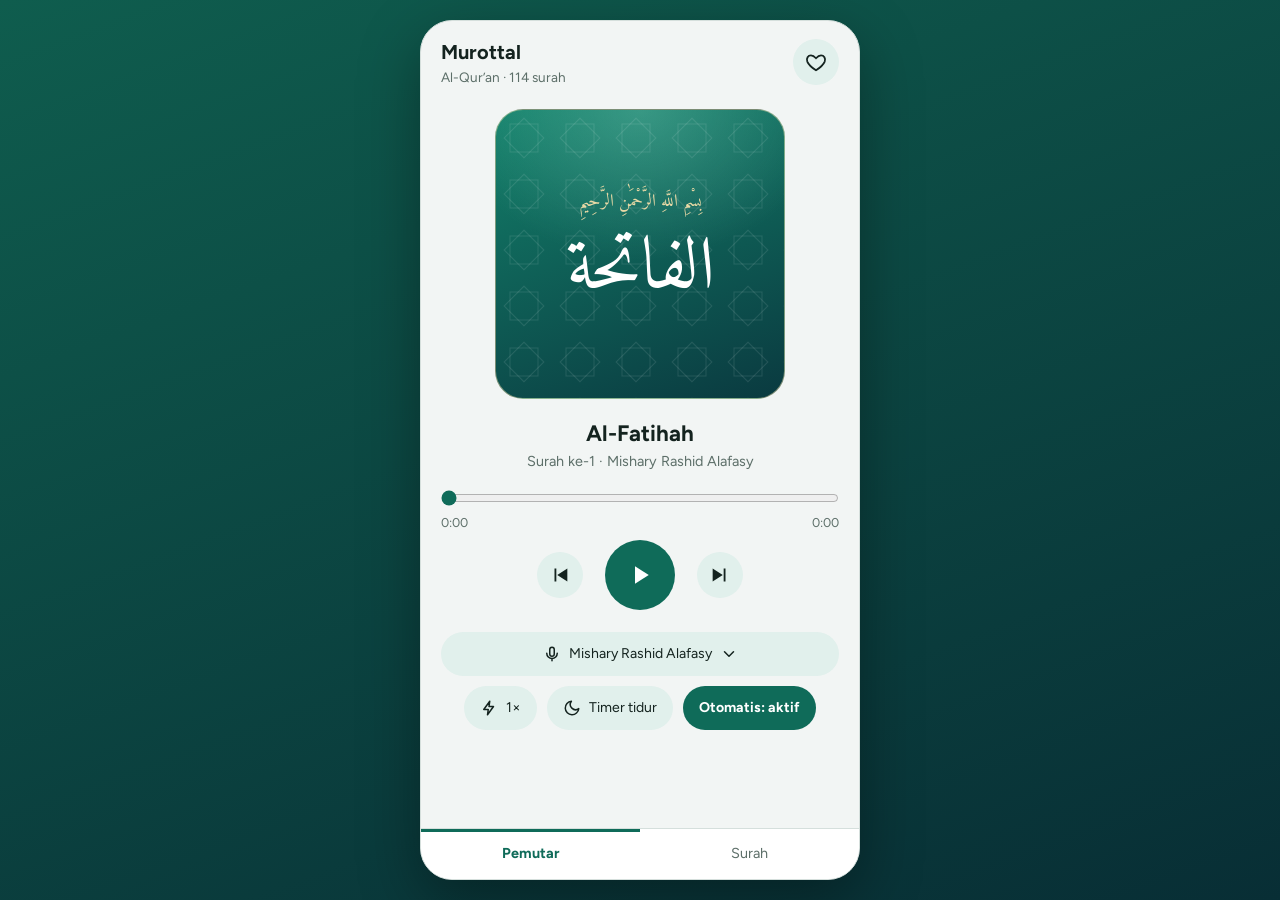
==== commit 6a363f91: "Rename Murottal Al-Qur’an (1).html to index.html" ====
--- a/index.html
+++ b/index.html
@@ -10,77 +10,113 @@
 @media (prefers-color-scheme:dark){:root:not([data-theme="light"]){--bg:#0e1a1f;--panel:#14252b;--ink:#e6f0ee;--mute:#92a8a3;--line:#243a41;--acc:#7fd6bf;--acc-ink:#0b1c18;--sel:#1b3a3a;color-scheme:dark}}
 :root[data-theme="dark"]{--bg:#0e1a1f;--panel:#14252b;--ink:#e6f0ee;--mute:#92a8a3;--line:#243a41;--acc:#7fd6bf;--acc-ink:#0b1c18;--sel:#1b3a3a;color-scheme:dark}
 *,*::before,*::after{box-sizing:border-box}
+[hidden]{display:none!important}
 html{scroll-padding-top:env(safe-area-inset-top,0px)}
-body{margin:0;background:var(--bg);color:var(--ink);font:400 16px/1.5 Figtree,system-ui,sans-serif}
-.wrap{max-width:1000px;margin:0 auto;padding:20px 16px 40px;display:grid;gap:20px;grid-template-columns:1fr}
-@media(min-width:820px){.wrap{grid-template-columns:340px 1fr;align-items:start}.player{position:sticky;top:20px;order:2}}
-h1{font-size:1.1rem;margin:0 0 2px;font-weight:700}
-.sub{color:var(--mute);font-size:.9rem;margin:0}
-.player{background:var(--panel);border:1px solid var(--line);border-radius:18px;padding:28px 22px;text-align:center}
-.ar{font-family:Amiri,"Traditional Arabic",serif;font-size:clamp(3rem,10vw,5rem);line-height:1.3;margin:4px 0}
-.lat{font-size:1.15rem;font-weight:700;margin:0}
-.meta{color:var(--mute);font-size:.9rem;margin:2px 0 20px}
-label{display:block;text-align:left;font-size:.85rem;color:var(--mute);margin:0 0 4px}
-select,input[type=search]{width:100%;padding:11px 12px;border-radius:10px;border:1px solid var(--line);background:var(--bg);color:var(--ink);font:inherit}
-select:focus-visible,input:focus-visible,button:focus-visible{outline:3px solid var(--acc);outline-offset:2px}
-audio{width:100%;margin:18px 0 12px}
-.row{display:flex;gap:10px;justify-content:center;flex-wrap:wrap}
-button{font:inherit;cursor:pointer;border-radius:10px;border:1px solid var(--line);background:var(--bg);color:var(--ink);padding:10px 16px}
-button.main{background:var(--acc);color:var(--acc-ink);border-color:var(--acc);font-weight:700}
-button[aria-pressed=true]{background:var(--sel);border-color:var(--acc)}
-.err{color:#b3261e;font-size:.9rem;min-height:1.3em;margin:10px 0 0}
+body{margin:0;min-height:100dvh;background:var(--bg);color:var(--ink);font:400 16px/1.5 Figtree,system-ui,sans-serif}
+.app{max-width:440px;margin:0 auto;height:calc(100dvh - env(safe-area-inset-top,0px) - env(safe-area-inset-bottom,0px));display:flex;flex-direction:column;background:var(--bg);overflow:hidden}
+@media(min-width:600px){body{padding:20px;background:linear-gradient(160deg,#0f5d4e,#082e35)}.app{height:min(860px,calc(100dvh - 40px));border-radius:32px;border:1px solid var(--line);box-shadow:0 20px 60px rgba(0,0,0,.35)}}
+.top{display:flex;justify-content:space-between;align-items:center;padding:16px 20px 4px}
+h1{font-size:1.25rem;margin:0;font-weight:700}
+h2{font-size:1.1rem;margin:0 0 12px}
+.sub{color:var(--mute);font-size:.85rem;margin:0}
+.view{flex:1;overflow-y:auto;padding:12px 20px 16px}
+button{font:inherit;cursor:pointer;color:var(--ink)}
+.ib{width:46px;height:46px;border-radius:50%;border:0;background:var(--sel);display:inline-flex;align-items:center;justify-content:center;padding:0}
+.ib[aria-pressed=true]{color:var(--acc)}
+.big{width:70px;height:70px;border-radius:50%;border:0;background:var(--acc);color:var(--acc-ink);display:inline-flex;align-items:center;justify-content:center;padding:0}
+button:focus-visible,select:focus-visible,input:focus-visible{outline:3px solid var(--acc);outline-offset:2px}
+.art{position:relative;margin:6px auto 0;width:min(100%,290px);aspect-ratio:1/1;border-radius:28px;display:flex;flex-direction:column;align-items:center;justify-content:center;gap:6px;color:#fff;background:radial-gradient(100% 80% at 50% 0%,rgba(127,214,191,.35),transparent 65%),linear-gradient(160deg,#13806a,#0a3a40);border:1px solid rgba(233,217,166,.5);overflow:hidden}
+.art::before{content:"";position:absolute;inset:0;background:url("data:image/svg+xml,%3Csvg xmlns='http://www.w3.org/2000/svg' width='56' height='56'%3E%3Cg fill='none' stroke='white' stroke-opacity='.1'%3E%3Crect x='14' y='14' width='28' height='28'/%3E%3Crect x='14' y='14' width='28' height='28' transform='rotate(45 28 28)'/%3E%3C/g%3E%3C/svg%3E")}
+.art>*{position:relative}
+.bsm{font-family:Amiri,serif;color:#e9d9a6;font-size:1.1rem}
+.ar{font-family:Amiri,"Traditional Arabic",serif;font-size:clamp(3rem,16vw,4.6rem);line-height:1.35}
+.lat{font-size:1.4rem;font-weight:700;margin:18px 0 0;text-align:center}
+.meta{color:var(--mute);font-size:.9rem;margin:0;text-align:center}
+.seek{margin-top:16px}
+input[type=range]{width:100%;accent-color:var(--acc);margin:0}
+.times{display:flex;justify-content:space-between;color:var(--mute);font-size:.8rem}
+.ctl{display:flex;justify-content:center;align-items:center;gap:22px;margin-top:8px}
+.opts{display:grid;grid-template-columns:1fr 1fr;gap:12px;margin-top:20px;align-items:end}
+.fld label{display:block;font-size:.78rem;color:var(--mute);margin:0 0 3px}
+.fld:first-child{grid-column:1/-1}
+select,input[type=search]{width:100%;padding:11px 12px;border-radius:12px;border:1px solid var(--line);background:var(--panel);color:var(--ink);font:inherit}
+.chip{padding:11px 12px;border-radius:12px;border:1px solid var(--line);background:var(--panel)}
+.chip[aria-pressed=true]{background:var(--sel);border-color:var(--acc)}
+.opts{display:flex;flex-wrap:wrap;justify-content:center;gap:10px;margin-top:22px}
+.pill{position:relative;display:inline-flex;align-items:center;gap:8px;height:44px;padding:0 16px;border-radius:999px;border:0;background:var(--sel);color:var(--ink);font:inherit;font-size:.88rem;cursor:pointer}
+.pill.wide{flex:1 1 100%;justify-content:center}
+.pill select{position:absolute;inset:0;width:100%;height:100%;opacity:0;cursor:pointer;border:0;padding:0;border-radius:999px}
+.pill select:focus-visible{outline:0}
+.pill:focus-within{outline:3px solid var(--acc);outline-offset:2px}
+.pill[aria-pressed=true]{background:var(--acc);color:var(--acc-ink);font-weight:700}
+.slpnote{color:var(--mute);font-size:.85rem;margin:10px 0 0;min-height:1.3em;text-align:center}
+.err{color:#b3261e;font-size:.9rem;margin:4px 0 0;text-align:center}
 @media(prefers-color-scheme:dark){.err{color:#ff9a90}}
-.list{background:var(--panel);border:1px solid var(--line);border-radius:18px;padding:14px;order:1}
-ul{list-style:none;margin:10px 0 0;padding:0;max-height:62vh;overflow-y:auto}
-li button{display:flex;width:100%;align-items:center;gap:12px;text-align:left;border:0;background:none;border-radius:10px;padding:9px 10px}
+.tabs{display:flex;gap:8px;margin:12px 0 8px}
+.tabs button{padding:7px 14px;border-radius:999px;border:0;background:var(--sel);font-size:.85rem}
+.tabs button[aria-pressed=true]{background:var(--acc);color:var(--acc-ink);font-weight:700}
+ul{list-style:none;margin:0;padding:0}
+li button{display:flex;width:100%;align-items:center;gap:12px;text-align:left;border:0;background:none;border-radius:12px;padding:10px}
 li button:hover{background:var(--sel)}
 li button[aria-current=true]{background:var(--sel);box-shadow:inset 3px 0 0 var(--acc)}
 .no{min-width:2.2em;color:var(--mute);font-size:.85rem}
 .nm{flex:1}
-.na{font-family:Amiri,serif;font-size:1.25rem}
+.na{font-family:Amiri,serif;font-size:1.3rem}
+.heart{color:var(--acc)}
 .empty{color:var(--mute);padding:14px 10px}
-.chips{display:flex;gap:8px;flex-wrap:wrap;align-items:center;margin:12px 0 0}.chips button{padding:6px 12px;border-radius:999px;font-size:.85rem}.tools{display:flex;gap:8px;margin-top:12px}.tools button{flex:1}.heart{color:var(--acc)}.slpnote{color:var(--mute);font-size:.85rem;margin:8px 0 0;min-height:1.3em}
-@media(prefers-reduced-motion:reduce){*{transition:none!important}}
+.mini{display:flex;align-items:center;gap:12px;margin:0 12px 8px;padding:8px 8px 8px 16px;background:var(--panel);border:1px solid var(--line);border-radius:18px}
+.mini .mtxt{flex:1;display:flex;flex-direction:column;align-items:flex-start;border:0;background:none;padding:0;text-align:left;min-height:44px;justify-content:center}
+.mini .mtxt span{color:var(--mute);font-size:.8rem}
+.mini .ib{background:var(--acc);color:var(--acc-ink)}
+.nav{display:flex;border-top:1px solid var(--line);background:var(--panel)}
+.nav button{flex:1;padding:14px 8px;border:0;background:none;color:var(--mute);font-size:.9rem}
+.nav button[aria-current=page]{color:var(--acc);font-weight:700;box-shadow:inset 0 3px 0 var(--acc)}
 </style>
 </head>
 <body>
-<main class="wrap">
-  <section class="player" aria-label="Pemutar">
-    <div class="ar" id="ar" lang="ar" dir="rtl">الفاتحة</div>
-    <p class="lat" id="lat">Al-Fatihah</p>
-    <p class="meta" id="meta">Surah ke-1</p>
-    <label for="qari">Pilih qari</label>
-    <select id="qari"></select>
-    <audio id="aud" controls preload="none"></audio>
-    <div class="row">
-      <button id="prev">Sebelumnya</button>
-      <button id="play" class="main">Putar</button>
-      <button id="next">Berikutnya</button>
-    </div>
-    <div class="row" style="margin-top:10px">
-      <button id="auto" aria-pressed="true">Lanjut otomatis: aktif</button>
-      <select id="spd" aria-label="Kecepatan" style="width:auto">
-        <option value="0.85">0.85×</option><option value="1" selected>1×</option><option value="1.15">1.15×</option><option value="1.3">1.3×</option>
-      </select>
-    </div>
-    <div class="row" style="margin-top:10px">
-      <button id="fav" aria-pressed="false">♡ Tambah ke favorit</button>
-      <select id="slp" aria-label="Timer tidur" style="width:auto"><option value="0">Timer tidur: mati</option><option value="15">Berhenti 15 menit</option><option value="30">Berhenti 30 menit</option><option value="60">Berhenti 60 menit</option></select>
-    </div>
-    <p class="slpnote" id="slpnote"></p>
-    <p class="err" id="err" role="alert"></p>
-  </section>
-
-  <section class="list" aria-label="Daftar surah">
-    <h1>Murottal Al-Qur’an</h1>
-    <p class="sub" style="margin-bottom:12px">Pilih surah, lalu pilih suara qari.</p>
-    <label for="q">Cari surah</label>
-    <input id="q" type="search" placeholder="Nama atau nomor surah" autocomplete="off">
-    <div class="tools"><button id="onlyfav" aria-pressed="false">Favorit saja</button></div>
-    <div id="recent" class="chips"></div>
-    <ul id="ul"></ul>
-  </section>
-</main>
+<div class="app">
+<header class="top">
+  <div><h1>Murottal</h1><p class="sub">Al-Qur’an · 114 surah</p></div>
+  <button id="fav" class="ib" aria-pressed="false" aria-label="Tambah ke favorit"></button>
+</header>
+
+<section id="vp" class="view" aria-label="Pemutar">
+  <div class="art"><div class="bsm" lang="ar" dir="rtl">بِسْمِ اللَّهِ الرَّحْمَٰنِ الرَّحِيمِ</div><div class="ar" id="ar" lang="ar" dir="rtl">الفاتحة</div></div>
+  <p class="lat" id="lat">Al-Fatihah</p>
+  <p class="meta" id="meta">Surah ke-1</p>
+  <div class="seek"><input id="seek" type="range" min="0" max="100" value="0" step="0.1" aria-label="Posisi audio"><div class="times"><span id="tc">0:00</span><span id="td">0:00</span></div></div>
+  <div class="ctl">
+    <button id="prev" class="ib" aria-label="Sebelumnya"><svg width="22" height="22" viewBox="0 0 24 24" fill="currentColor" aria-hidden="true"><path d="M6 5h2v14H6zM20 5v14L9 12z"/></svg></button>
+    <button id="play" class="big" aria-label="Putar"></button>
+    <button id="next" class="ib" aria-label="Berikutnya"><svg width="22" height="22" viewBox="0 0 24 24" fill="currentColor" aria-hidden="true"><path d="M16 5h2v14h-2zM4 5v14l11-7z"/></svg></button>
+  </div>
+  <div class="opts">
+    <label class="pill wide"><svg width="18" height="18" viewBox="0 0 24 24" fill="none" stroke="currentColor" stroke-width="2" stroke-linecap="round" stroke-linejoin="round" aria-hidden="true"><path d="M12 3a3 3 0 0 0-3 3v6a3 3 0 0 0 6 0V6a3 3 0 0 0-3-3zM5 11a7 7 0 0 0 14 0M12 18v3"/></svg><span id="qrl">Qari</span><svg width="18" height="18" viewBox="0 0 24 24" fill="none" stroke="currentColor" stroke-width="2" stroke-linecap="round" stroke-linejoin="round" aria-hidden="true"><path d="M6 9l6 6 6-6"/></svg><select id="qari" aria-label="Pilih qari"></select></label>
+    <label class="pill"><svg width="18" height="18" viewBox="0 0 24 24" fill="none" stroke="currentColor" stroke-width="2" stroke-linecap="round" stroke-linejoin="round" aria-hidden="true"><path d="M13 3L5 14h6l-1 7 8-11h-6z"/></svg><span id="spdl">1×</span><select id="spd" aria-label="Kecepatan"><option value="0.85">0.85×</option><option value="1" selected>1×</option><option value="1.15">1.15×</option><option value="1.3">1.3×</option></select></label>
+    <label class="pill"><svg width="18" height="18" viewBox="0 0 24 24" fill="none" stroke="currentColor" stroke-width="2" stroke-linecap="round" stroke-linejoin="round" aria-hidden="true"><path d="M21 12.8A9 9 0 1 1 11.2 3a7 7 0 0 0 9.8 9.8z"/></svg><span id="slpl">Timer tidur</span><select id="slp" aria-label="Timer tidur"><option value="0">Timer mati</option><option value="15">15 menit</option><option value="30">30 menit</option><option value="60">60 menit</option></select></label>
+    <button id="auto" class="pill" aria-pressed="true">Otomatis: aktif</button>
+  </div>
+  <p class="slpnote" id="slpnote"></p>
+  <p class="err" id="err" role="alert"></p>
+</section>
+
+<section id="vl" class="view" aria-label="Daftar surah" hidden>
+  <h2>Daftar surah</h2>
+  <label for="q" class="sub">Cari surah</label>
+  <input id="q" type="search" placeholder="Nama atau nomor surah" autocomplete="off">
+  <div class="tabs" role="group" aria-label="Filter"><button id="tall" aria-pressed="true">Semua</button><button id="tfav" aria-pressed="false">Favorit</button><button id="trec" aria-pressed="false">Terakhir</button></div>
+  <ul id="ul"></ul>
+  <div id="recent" hidden></div>
+</section>
+
+<audio id="aud" preload="none"></audio>
+
+<div id="mini" class="mini" hidden>
+  <button id="mopen" class="mtxt" aria-label="Buka pemutar"><b id="mt">Al-Fatihah</b><span id="mq"></span></button>
+  <button id="mplay" class="ib" aria-label="Putar"></button>
+</div>
+<nav class="nav" aria-label="Menu"><button id="nvp" aria-current="page">Pemutar</button><button id="nvl">Surah</button></nav>
+</div>
 
 <script>
 const LAT="Al-Fatihah|Al-Baqarah|Ali ‘Imran|An-Nisa’|Al-Ma’idah|Al-An’am|Al-A’raf|Al-Anfal|At-Taubah|Yunus|Hud|Yusuf|Ar-Ra’d|Ibrahim|Al-Hijr|An-Nahl|Al-Isra’|Al-Kahf|Maryam|Ta Ha|Al-Anbiya’|Al-Hajj|Al-Mu’minun|An-Nur|Al-Furqan|Asy-Syu’ara’|An-Naml|Al-Qasas|Al-‘Ankabut|Ar-Rum|Luqman|As-Sajdah|Al-Ahzab|Saba’|Fatir|Ya Sin|As-Saffat|Sad|Az-Zumar|Gafir|Fussilat|Asy-Syura|Az-Zukhruf|Ad-Dukhan|Al-Jasiyah|Al-Ahqaf|Muhammad|Al-Fath|Al-Hujurat|Qaf|Az-Zariyat|At-Tur|An-Najm|Al-Qamar|Ar-Rahman|Al-Waqi’ah|Al-Hadid|Al-Mujadalah|Al-Hasyr|Al-Mumtahanah|As-Saff|Al-Jumu’ah|Al-Munafiqun|At-Tagabun|At-Talaq|At-Tahrim|Al-Mulk|Al-Qalam|Al-Haqqah|Al-Ma’arij|Nuh|Al-Jinn|Al-Muzzammil|Al-Muddassir|Al-Qiyamah|Al-Insan|Al-Mursalat|An-Naba’|An-Nazi’at|‘Abasa|At-Takwir|Al-Infitar|Al-Mutaffifin|Al-Insyiqaq|Al-Buruj|At-Tariq|Al-A’la|Al-Gasyiyah|Al-Fajr|Al-Balad|Asy-Syams|Al-Lail|Ad-Duha|Asy-Syarh|At-Tin|Al-‘Alaq|Al-Qadr|Al-Bayyinah|Az-Zalzalah|Al-‘Adiyat|Al-Qari’ah|At-Takasur|Al-‘Asr|Al-Humazah|Al-Fil|Quraisy|Al-Ma’un|Al-Kausar|Al-Kafirun|An-Nasr|Al-Masad|Al-Ikhlas|Al-Falaq|An-Nas".split("|");
@@ -99,7 +135,7 @@
 ];
 const $=id=>document.getElementById(id);
 const aud=$("aud"),sel=$("qari"),ul=$("ul");
-let cur=1,auto=true,favs=[],recent=[],onlyFav=false,endAt=0;
+let cur=1,auto=true,favs=[],recent=[],mode="all",endAt=0;
 
 QARI.forEach((q,i)=>sel.add(new Option(q[0],i)));
 try{const s=JSON.parse(localStorage.getItem("murottal")||"{}");if(s.q>=0&&s.q<QARI.length)sel.value=s.q;if(s.n>=1&&s.n<=114)cur=s.n;if(Array.isArray(s.f))favs=s.f.filter(x=>x>=1&&x<=114);if(Array.isArray(s.r))recent=s.r.filter(x=>x>=1&&x<=114).slice(0,5)}catch(e){}
@@ -113,7 +149,7 @@
   let n=0;
   LAT.forEach((nm,i)=>{
     const k=nm.toLowerCase().replace(/[’‘'\-\s]/g,"");
-    if(onlyFav&&!favs.includes(i+1))return;
+    if(mode==="fav"&&!favs.includes(i+1))return;if(mode==="recent"&&!recent.includes(i+1))return;
     if(t&&!k.includes(t)&&String(i+1)!==t&&!ARB[i].includes($("q").value.trim()))return;
     n++;
     const li=document.createElement("li"),b=document.createElement("button");
@@ -122,14 +158,14 @@
     b.onclick=()=>pick(i+1,true);
     li.appendChild(b);ul.appendChild(li);
   });
-  if(!n)ul.innerHTML='<li class="empty">'+(onlyFav&&!t?'Belum ada favorit. Putar sebuah surah, lalu pilih Tambah ke favorit.':'Surah tidak ditemukan. Coba nama lain atau nomor 1–114.')+'</li>';
+  if(!n)ul.innerHTML='<li class="empty">'+(mode==="fav"&&!t?'Belum ada favorit. Ketuk ikon hati di pemutar untuk menandai.':mode==="recent"&&!t?'Belum ada riwayat. Putar sebuah surah dulu.':'Surah tidak ditemukan. Coba nama lain atau nomor 1–114.')+'</li>';
 }
 
 function show(){
   $("ar").textContent=ARB[cur-1];
   $("lat").textContent=LAT[cur-1];
   $("meta").textContent="Surah ke-"+cur+" · "+QARI[sel.value][0];
-  document.title=LAT[cur-1]+" – Murottal Al-Qur’an";
+  document.title=LAT[cur-1]+" – Murottal Al-Qur’an";$("mt").textContent=LAT[cur-1];$("mq").textContent=QARI[sel.value][0];$("qrl").textContent=QARI[sel.value][0];
   ul.querySelectorAll("button[aria-current]").forEach(b=>b.removeAttribute("aria-current"));
   const bs=ul.querySelectorAll("button");
   bs.forEach(b=>{if(b.querySelector(".no")&&+b.querySelector(".no").textContent===cur){b.setAttribute("aria-current","true")}});
@@ -150,25 +186,38 @@
   else if(aud.paused)aud.play().catch(()=>{});
   else aud.pause();
 };
-aud.onplay=()=>$("play").textContent="Jeda";
-aud.onpause=()=>$("play").textContent="Putar";
-aud.onended=()=>{if(auto&&cur<114)pick(cur+1,true)};
+aud.onplay=()=>setPlay(true);
+aud.onpause=()=>setPlay(false);
+aud.onended=()=>{setPlay(false);if(auto&&cur<114)pick(cur+1,true)};
 aud.onerror=()=>{$("err").textContent="Audio tidak bisa dimuat. Periksa koneksi internet atau coba qari lain."};
 $("prev").onclick=()=>pick(cur-1,true);
 $("next").onclick=()=>pick(cur+1,true);
 sel.onchange=()=>{const was=!aud.paused;const t=aud.currentTime;load(was);};
 $("spd").onchange=()=>{aud.playbackRate=+$("spd").value};
-$("auto").onclick=e=>{auto=!auto;e.target.setAttribute("aria-pressed",auto);e.target.textContent="Lanjut otomatis: "+(auto?"aktif":"mati")};
+$("auto").onclick=e=>{auto=!auto;e.target.setAttribute("aria-pressed",auto);e.target.textContent="Otomatis: "+(auto?"aktif":"mati")};
 $("q").oninput=()=>{render()};
-function updFav(){const on=favs.includes(cur);$("fav").setAttribute("aria-pressed",on);$("fav").textContent=on?"♥ Favorit (ketuk untuk hapus)":"♡ Tambah ke favorit"}
+function updFav(){const on=favs.includes(cur),b=$("fav");b.setAttribute("aria-pressed",on);b.setAttribute("aria-label",on?"Hapus dari favorit":"Tambah ke favorit");b.innerHTML='<svg width="22" height="22" viewBox="0 0 24 24" aria-hidden="true" fill="'+(on?"currentColor":"none")+'" stroke="currentColor" stroke-width="2"><path d="M12 21s-7.5-4.8-9.500-9.500C1.200 8 3.300 4.800 6.500 4.800c2 0 3.600 1 5.500 3.100 1.900-2.100 3.500-3.100 5.500-3.100 3.200 0 5.300 3.200 4 6.700C19.500 16.200 12 21 12 21z"/></svg>'}
 function renderRecent(){const r=$("recent");r.innerHTML="";if(!recent.length)return;const l=document.createElement("span");l.className="sub";l.textContent="Terakhir didengar:";r.appendChild(l);recent.forEach(n=>{const b=document.createElement("button");b.textContent=LAT[n-1];b.onclick=()=>pick(n,true);r.appendChild(b)})}
 $("fav").onclick=()=>{const i=favs.indexOf(cur);if(i<0)favs.push(cur);else favs.splice(i,1);const sc=ul.scrollTop;updFav();save();render();ul.scrollTop=sc};
-$("onlyfav").onclick=e=>{onlyFav=!onlyFav;e.currentTarget.setAttribute("aria-pressed",onlyFav);render()};
+
 $("slp").onchange=()=>{const m=+$("slp").value;endAt=m?Date.now()+m*60000:0;$("slpnote").textContent=m?"Berhenti dalam "+m+" menit":""};
-setInterval(()=>{if(!endAt)return;const s=Math.round((endAt-Date.now())/1000);if(s<=0){endAt=0;aud.pause();$("slp").value="0";$("slpnote").textContent="Timer selesai. Audio dihentikan."}else $("slpnote").textContent="Berhenti dalam "+Math.floor(s/60)+" menit "+(s%60)+" detik"},1000);
+setInterval(()=>{if(!endAt)return;const s=Math.round((endAt-Date.now())/1000);if(s<=0){endAt=0;aud.pause();$("slp").value="0";lab();$("slpnote").textContent="Timer selesai. Audio dihentikan."}else $("slpnote").textContent="Berhenti dalam "+Math.floor(s/60)+" menit "+(s%60)+" detik"},1000);
 
 render();
-aud.src=url();show();updFav();renderRecent();
+aud.src=url();show();updFav();renderRecent();setPlay(false);go("p");
+function svg(p,n){return '<svg width="'+n+'" height="'+n+'" viewBox="0 0 24 24" fill="currentColor" aria-hidden="true"><path d="'+(p?'M6 5h4v14H6zM14 5h4v14h-4z':'M8 5v14l11-7z')+'"/></svg>'}
+function setPlay(p){$("play").innerHTML=svg(p,30);$("mplay").innerHTML=svg(p,20);const l=p?"Jeda":"Putar";$("play").setAttribute("aria-label",l);$("mplay").setAttribute("aria-label",l)}
+function fmt(t){if(!isFinite(t))return"0:00";t=Math.floor(t);return Math.floor(t/60)+":"+String(t%60).padStart(2,"0")}
+aud.ontimeupdate=()=>{if(aud.duration)$("seek").value=aud.currentTime/aud.duration*100;$("tc").textContent=fmt(aud.currentTime)};
+aud.onloadedmetadata=()=>{$("td").textContent=fmt(aud.duration)};
+aud.onloadstart=()=>{$("seek").value=0;$("tc").textContent="0:00";$("td").textContent="0:00"};
+$("seek").oninput=()=>{if(aud.duration)aud.currentTime=$("seek").value/100*aud.duration};
+function go(v){const l=v==="l";$("vp").hidden=l;$("vl").hidden=!l;$("mini").hidden=!l;$("nvp").toggleAttribute("aria-current",!l);$("nvl").toggleAttribute("aria-current",l);if(!l)$("nvp").setAttribute("aria-current","page");else $("nvl").setAttribute("aria-current","page")}
+$("nvp").onclick=()=>go("p");$("nvl").onclick=()=>go("l");$("mopen").onclick=()=>go("p");$("mplay").onclick=()=>$("play").click();
+function setMode(m){mode=m;[["tall","all"],["tfav","fav"],["trec","recent"]].forEach(a=>$(a[0]).setAttribute("aria-pressed",a[1]===m));render()}
+$("tall").onclick=()=>setMode("all");$("tfav").onclick=()=>setMode("fav");$("trec").onclick=()=>setMode("recent");
+function lab(){$("spdl").textContent=$("spd").value+"×";const m=+$("slp").value;$("slpl").textContent=m?"Timer "+m+" menit":"Timer tidur"}
+$("spd").addEventListener("change",lab);$("slp").addEventListener("change",lab);lab();
 </script>
 </body>
 </html>
